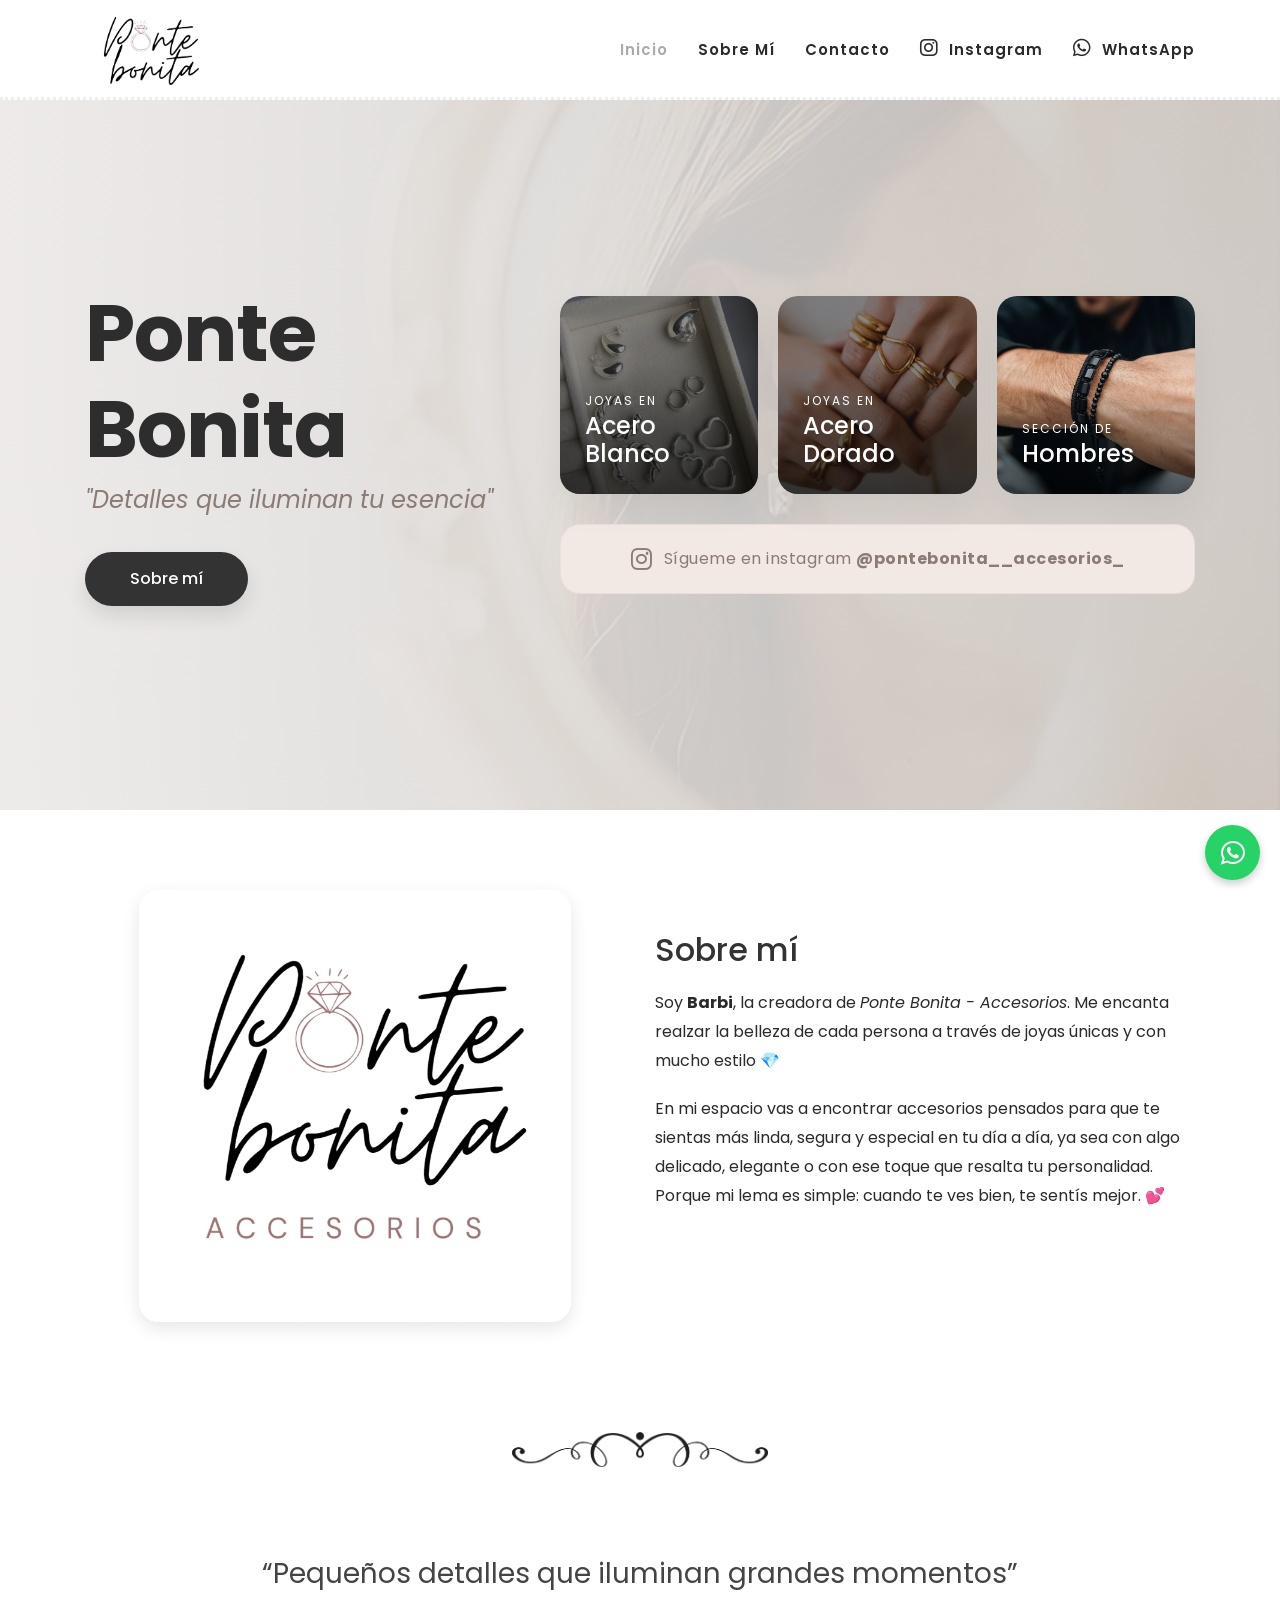
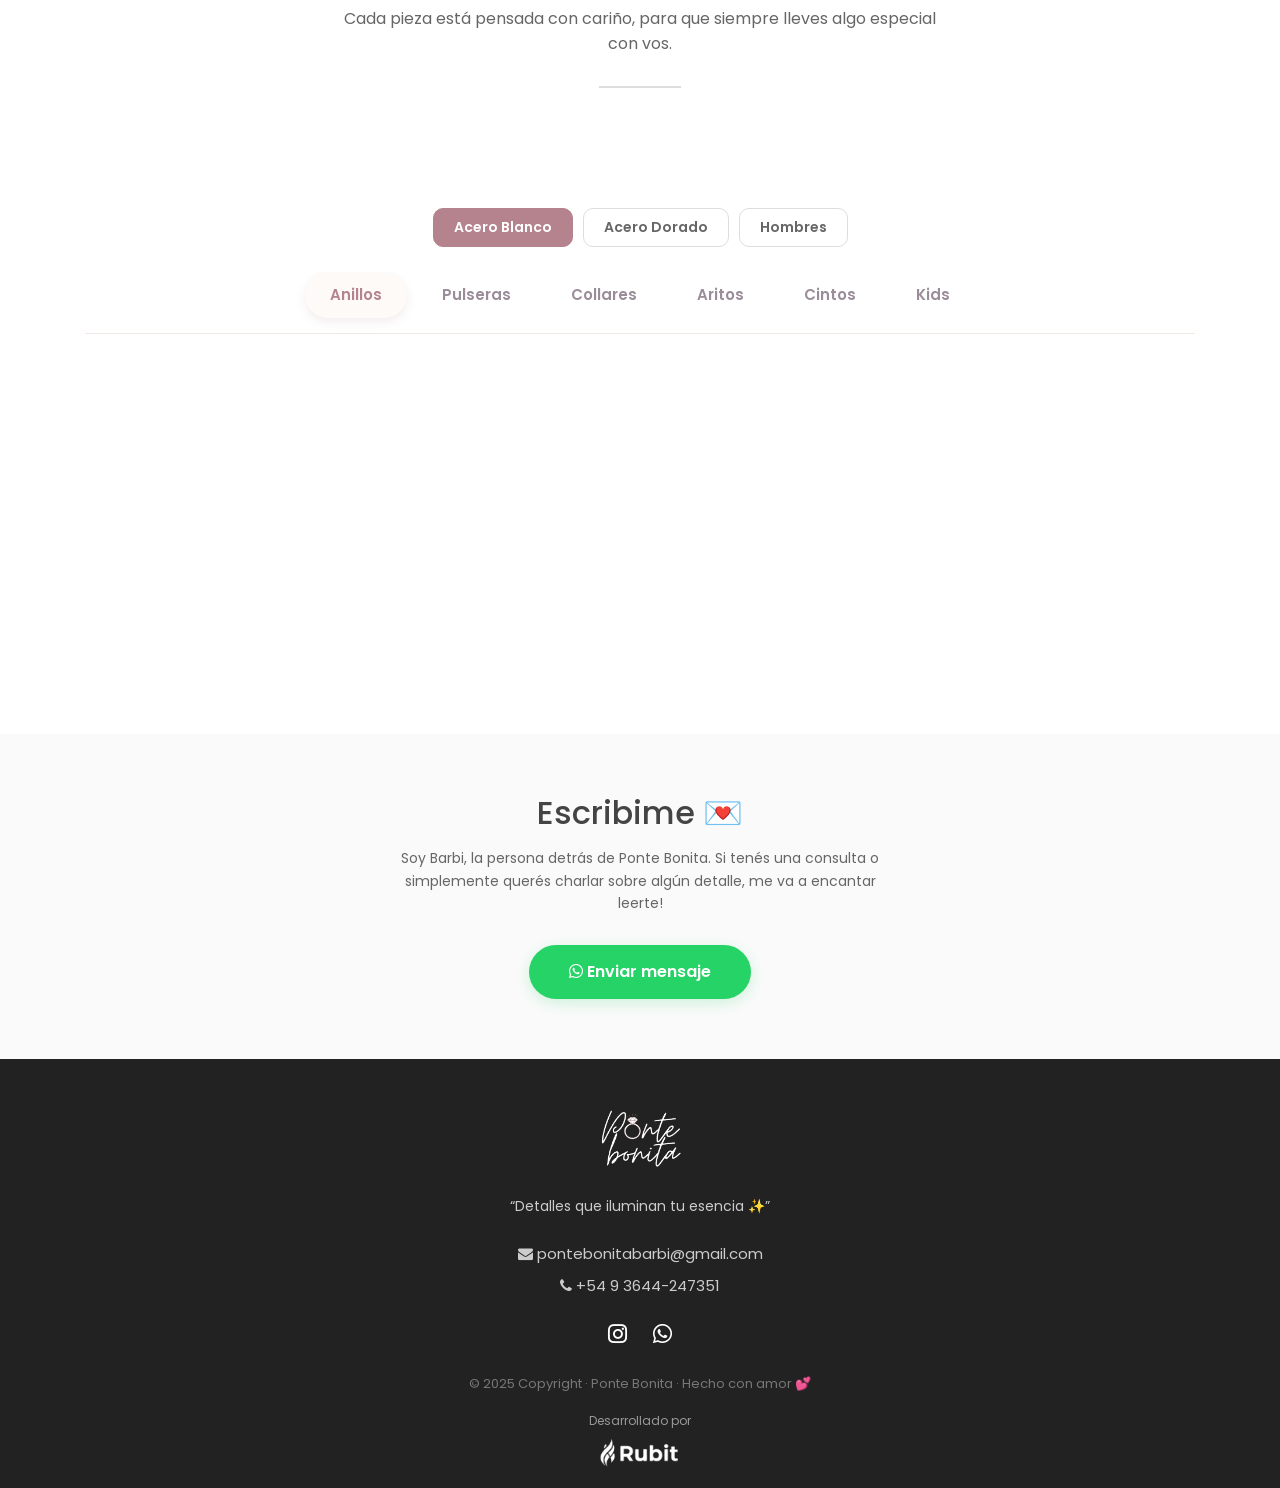
==== index.html @ 5980194e "Update index.html" ====
<!DOCTYPE html>
<html lang="es-ES" dir="ltr">
<head>

    <meta charset="utf-8">
    <meta name="viewport" content="width=device-width, initial-scale=1, shrink-to-fit=no">
    <meta name="description" content="">
    <meta name="author" content="">
    <link href="https://fonts.googleapis.com/css?family=Poppins:100,200,300,400,500,600,700,800,900&display=swap" rel="stylesheet">

    <title>Ponte Bonita - Accesorios</title>


    <!-- Additional CSS Files -->
    <link rel="stylesheet" type="text/css" href="assets/css/bootstrap.min.css">

    <link rel="stylesheet" href="https://cdnjs.cloudflare.com/ajax/libs/font-awesome/6.0.0-beta3/css/all.min.css" integrity="sha512-..." crossorigin="anonymous" referrerpolicy="no-referrer" />
    <link rel="stylesheet" type="text/css" href="https://cdnjs.cloudflare.com/ajax/libs/font-awesome/4.7.0/css/font-awesome.min.css">

    <link rel="stylesheet" href="assets/css/templatemo-hexashop.css">

    <link rel="stylesheet" href="assets/css/owl-carousel.css">

    <link rel="stylesheet" href="assets/css/lightbox.css">


    <link rel="icon" type="image/x-icon" href="assets/images/favicon.ico">

    <script src="https://identity.netlify.com/v1/netlify-identity-widget.js"></script>

    
<style>
  .image-divider {
    width: 100%;
    text-align: center;
    margin: 30px 0; /* O el valor que prefieras */
  }
  .image-divider img {
    max-width: 800px;
    width: 20%; /* Ancho para PC */
    height: auto;
  }

  /* Media query para pantallas más pequeñas (móviles) */
  @media (max-width: 768px) {
    .image-divider img {
      width: 100%; /* La imagen ocupará todo el ancho disponible */
      max-width: 300px; /* Puedes ajustar este valor si quieres que la imagen sea más pequeña en móviles */
    }
  }



    /* ... tus otros estilos ... */

  .wide-banner .right-first-image img {
    height: 383px; /* Puedes ajustar esta altura a tu gusto */
    object-fit: cover;
    width: 100%;
  }

      /* Estilos para la galería de imágenes en PC (dos columnas) */
    #contenedor-galeria {
        display: grid;
        grid-template-columns: repeat(2, 1fr);
        gap: 15px;
        justify-content: center;
    }

    .galeria-imagen {
        border-radius: 10px;
        object-fit: cover;
        box-shadow: 0 4px 12px rgba(0,0,0,0.1);
        width: 100%;
        height: 100%;
        transition: transform 0.2s ease;
    }

    /* Media Query para CELULARES (menos de 768px de ancho) */
    @media (max-width: 768px) {
        #contenedor-galeria {
            grid-template-columns: repeat(3, 1fr);
            gap: 10px;
        }
    }

  
/* Estilos Hero Rubit Studios */
.pb-hero-section {
    padding: 180px 0 100px 0;
    background-color: #fdfaf8; /* Un tono crema muy cálido */
    min-height: 90vh;
    display: flex;
    align-items: center;
}

.pb-hero-content {
    padding-right: 30px;
}

.pb-title {
    font-size: 5rem;
    font-weight: 700;
    color: #2d2d2d;
    margin-bottom: 10px;
    letter-spacing: -1px;
}

.pb-slogan {
    font-size: 1.5rem;
    color: #8a7b75;
    font-style: italic;
    margin-bottom: 40px;
}

.pb-btn-sobremi {
    display: inline-block;
    padding: 15px 45px;
    background-color: #333;
    color: #fff !important;
    border-radius: 50px;
    text-decoration: none;
    font-weight: 500;
    transition: all 0.3s ease;
    box-shadow: 0 10px 20px rgba(0,0,0,0.1);
}

.pb-btn-sobremi:hover {
    background-color: #555;
    transform: translateY(-3px);
}

/* Grilla de Colecciones */
.pb-collections-grid {
    display: flex;
    gap: 20px;
    margin-bottom: 30px;
}

.pb-collection-card {
    flex: 1;
    position: relative;
    aspect-ratio: 1 / 1; /* Esto hace que sean cuadrados perfectos */
    border-radius: 20px;
    overflow: hidden;
    cursor: pointer;
    box-shadow: 0 15px 35px rgba(0,0,0,0.05);
}

.pb-collection-card img {
    width: 100%;
    height: 100%;
    object-fit: cover;
    transition: transform 0.5s ease;
}

.pb-card-overlay {
    position: absolute;
    bottom: 0; left: 0; width: 100%;
    padding: 25px;
    background: linear-gradient(transparent, rgba(0,0,0,0.6));
    color: #fff;
}

.pb-card-overlay span {
    font-size: 12px;
    text-transform: uppercase;
    letter-spacing: 2px;
}

.pb-card-overlay h3 {
    font-size: 1.5rem;
    margin: 0;
}

.pb-collection-card:hover img {
    transform: scale(1.1);
}

/* Instagram Minimalista */
.pb-instagram-minimal {
    text-align: right;
}

.pb-instagram-minimal a {
    color: #8a7b75;
    text-decoration: none;
    font-size: 14px;
    font-weight: 500;
    transition: color 0.3s;
}

.pb-instagram-minimal a i {
    margin-right: 8px;
    font-size: 18px;
}

.pb-instagram-minimal a:hover {
    color: #333;
}

/* Responsive */
@media (max-width: 991px) {
    .pb-hero-section { padding-top: 120px; text-align: center; }
    .pb-hero-content { margin-bottom: 50px; padding-right: 0; }
    .pb-title { font-size: 3.5rem; }
    .pb-collections-grid { flex-direction: column; }
    .pb-instagram-minimal { text-align: center; }
}



/* Franja Horizontal de Instagram */
.pb-instagram-full-width {
    display: block;
    width: 100%;
    background-color: #f2e8e4; /* Un tono nude cálido que combina con el fondo */
    padding: 22px;
    border-radius: 20px; /* Misma curvatura que los cuadrados superiores */
    text-decoration: none !important;
    transition: all 0.3s ease;
    border: 1px solid rgba(168, 142, 134, 0.1);
    margin-top: 5px; /* Pequeño ajuste para separarse de los cuadrados */
}

.pb-ig-content {
    display: flex;
    align-items: center;
    justify-content: center;
    gap: 12px;
    color: #8a7b75; /* El mismo color que usaste en el slogan */
}

.pb-ig-content i {
    font-size: 24px;
}

.pb-ig-content span {
    font-size: 16px;
    letter-spacing: 0.5px;
}

.pb-instagram-full-width:hover {
    background-color: #ebe0dc;
    transform: translateY(-3px);
    box-shadow: 0 10px 20px rgba(0,0,0,0.05);
}

    /* Agregalo en tu bloque de <style> */
footer a:hover img {
    filter: grayscale(0%) brightness(100%) !important;
    transform: scale(1.1);
}

/* Ajuste para que se vea bien en móviles */
@media (max-width: 768px) {
    .pb-ig-content {
        flex-direction: column;
        gap: 5px;
        text-align: center;
    }
    .pb-ig-content span {
        font-size: 14px;
    }
}

.pb-header-img {
    width: 100%;
    height: 300px; /* Altura fija para que no sea gigante */
    object-fit: cover;
    border-radius: 20px;
    margin-bottom: 20px;
    box-shadow: 0 10px 30px rgba(0,0,0,0.08);
}

.pb-hero-section {
    padding: 180px 0 100px 0;
    background: linear-gradient(to right, rgba(253, 250, 248, 0.9), rgba(253, 250, 248, 0.7)), 
                url('assets/images/header.png');
    background-size: cover;
    background-position: center;
    min-height: 90vh;
    display: flex;
    align-items: center;
}


@keyframes slideUp {
    from { transform: translateY(50px); opacity: 0; }
    to { transform: translateY(0); opacity: 1; }
}


.pb-modal-header h3 {
    color: #d4a373; /* Un color dorado/rosado elegante */
    margin-bottom: 5px;
}

.pb-cat-item:hover {
    background: #d4a373;
    color: white;
    transform: scale(1.05);
}

.pb-catalogo-container { padding: 60px 0; background: #fff; }
.pb-tabs-wrapper { overflow: hidden; margin-bottom: 40px; border-bottom: 1px solid #f2e9e4; }
.pb-tabs-scroll { display: flex; overflow-x: auto; scroll-behavior: smooth; padding-bottom: 15px; gap: 10px; }
.pb-tabs-scroll::-webkit-scrollbar { display: none; }
.pb-tab-btn { white-space: nowrap; padding: 12px 25px; border: none; background: transparent; color: #9a8c98; font-weight: 600; cursor: pointer; border-radius: 50px; }
.pb-tab-btn.active { background: #fdfaf7; color: #b5838d; box-shadow: 0 4px 10px rgba(181, 131, 141, 0.15); }
.pb-productos-grid { display: grid; grid-template-columns: repeat(auto-fill, minmax(250px, 1fr)); gap: 30px; min-height: 300px; transition: opacity 0.3s; }

/* Contenedor principal */
.pb-catalogo-container { padding: 60px 0; background: #fff; }

/* Barra horizontal deslizable */
.pb-tabs-wrapper {
    overflow: hidden;
    margin-bottom: 40px;
    border-bottom: 1px solid #f2e9e4;
}

.pb-tabs-scroll {
    display: flex;
    overflow-x: auto;
    scroll-behavior: smooth;
    padding-bottom: 15px;
    gap: 10px;
}

/* Ocultar barra de scroll para estética */
.pb-tabs-scroll::-webkit-scrollbar { display: none; }

.pb-tab-btn {
    white-space: nowrap;
    padding: 12px 25px;
    border: none;
    background: transparent;
    color: #9a8c98;
    font-weight: 600;
    font-size: 15px;
    cursor: pointer;
    transition: 0.3s;
    border-radius: 50px;
}

.pb-tab-btn.active {
    background: #fdfaf7;
    color: #b5838d;
    box-shadow: 0 4px 10px rgba(181, 131, 141, 0.15);
}

/* Grilla de productos */
.pb-productos-grid {
    display: grid;
    grid-template-columns: repeat(auto-fill, minmax(250px, 1fr));
    gap: 30px;
}

/* Tarjeta de Joya Individual */
.pb-card-joya {
    background: #fff;
    border-radius: 20px;
    overflow: hidden;
    transition: 0.4s;
    border: 1px solid #f8f1f1;
}

.pb-card-joya:hover {
    transform: translateY(-10px);
    box-shadow: 0 15px 30px rgba(0,0,0,0.05);
}

.pb-card-img {
    height: 280px;
    background: #fdfaf7;
    display: flex;
    align-items: center;
    justify-content: center;
}

.pb-card-img img {
    max-width: 90%;
    max-height: 90%;
    object-fit: contain;
}

.pb-card-info { padding: 20px; text-align: center; }

.pb-tag {
    font-size: 10px;
    text-transform: uppercase;
    color: #b5838d;
    letter-spacing: 1px;
    font-weight: 700;
}

.pb-card-info h4 { margin: 10px 0 5px; font-size: 18px; color: #4a4e69; }

.pb-precio { font-size: 20px; font-weight: 700; color: #222; margin-bottom: 15px; }

.pb-btn-comprar {
    display: inline-block;
    padding: 10px 25px;
    background: #b5838d;
    color: #fff;
    text-decoration: none;
    border-radius: 50px;
    font-size: 14px;
    transition: 0.3s;
}

#pb-grid-productos {
    transition: all 0.4s ease-in-out;
}

.pb-material-btn {
    padding: 8px 20px;
    border: 1px solid #ddd;
    background: #fff;
    border-radius: 10px;
    font-size: 14px;
    font-weight: 600;
    color: #666;
    cursor: pointer;
    transition: 0.3s;
}
.pb-material-btn.active {
    background: #b5838d;
    color: white;
    border-color: #b5838d;
}

/* Modificá este bloque en tu <style> */
.pb-tabs-scroll {
    display: flex;
    overflow-x: auto;
    scroll-behavior: smooth;
    padding-bottom: 15px;
    gap: 10px;
    /* ESTO ES LO QUE CENTRA */
    justify-content: center; 
}

/* Ajuste para celulares: si son muchos botones y no entran, 
   que empiecen desde la izquierda para que se entienda que hay scroll */
@media (max-width: 768px) {
    .pb-tabs-scroll {
        justify-content: flex-start;
        padding-left: 15px; /* Espacio para que no pegue al borde */
    }
}

.contact-area {
    margin-bottom: 0 !important;
    padding-bottom: 60px !important;
}

footer {
    margin-top: 0 !important;
}

/* Esto elimina espacios extraños que meten algunos navegadores */
section {
    display: block;
    overflow: hidden;
}
    
</style>

    </head>
    
    <body>
    
    <!-- ***** Preloader Start ***** -->
    <div id="preloader">
        <div class="jumper">
            <div></div>
            <div></div>
            <div></div>
        </div>
    </div>  
    <!-- ***** Preloader End ***** -->
    
    
<header class="header-area header-sticky">
    <div class="container">
        <div class="row">
            <div class="col-12">
                <nav class="main-nav">
<a href="index.html" class="logo">
    <img src="assets/images/logohd.png" alt="Ponte Bonita Logo">
</a>
<ul class="nav">
    <li><a href="#top" class="active">Inicio</a></li>
    <li><a href="#bio">Sobre mí</a></li>
    <li><a href="#contact">Contacto</a></li>
    <li>
        <a href="https://www.instagram.com/pontebonita__accesorios_/" target="_blank">
            <i class="fab fa-instagram"></i> 
            <span class="text-mobile-only">Instagram</span>
        </a>
    </li>
    <li>
        <a href="https://wa.me/5493644247351" target="_blank">
            <i class="fab fa-whatsapp"></i> 
            <span class="text-mobile-only">WhatsApp</span>
        </a>
    </li>
</ul>        
                    <a class='menu-trigger'>
                        <span>Menu</span>
                    </a>
                    </nav>
            </div>
        </div>
    </div>
</header>

<section class="pb-hero-section" id="top">
    <div class="container">
<div class="row align-items-center">
    <div class="col-lg-5">
        <div class="pb-hero-content">
            <h1 class="pb-title">Ponte Bonita</h1>
            <p class="pb-slogan">"Detalles que iluminan tu esencia"</p>
            <a href="#bio" class="pb-btn-sobremi scroll-to-section">Sobre mí</a>
        </div>
    </div>

            <div class="col-lg-7">
<div class="pb-collections-grid">
    <div class="pb-collection-card" onclick="abrirGaleria('blanco')">
        <img src="assets/images/acero blanco.png" alt="Acero Blanco">
        <div class="pb-card-overlay">
            <span>Joyas en</span>
            <h3>Acero Blanco</h3>
        </div>
    </div>
    <div class="pb-collection-card" onclick="abrirGaleria('dorado')">
        <img src="assets/images/acero dorado.png" alt="Acero Dorado">
        <div class="pb-card-overlay">
            <span>Joyas en</span>
            <h3>Acero Dorado</h3>
        </div>
    </div>
    <div class="pb-collection-card" onclick="abrirGaleria('hombres')">
        <img src="assets/images/seccionhombres.jpeg" alt="Hombres"> <div class="pb-card-overlay">
            <span>Sección de</span>
            <h3>Hombres</h3>
        </div>
    </div>
</div>
                
<a href="https://www.instagram.com/pontebonita__accesorios_/" target="_blank" class="pb-instagram-full-width">
    <div class="pb-ig-content">
        <i class="fab fa-instagram"></i>
        <span>Sígueme en instagram <strong>@pontebonita__accesorios_</strong></span>
    </div>
</a>

        </div>
    </div>
</section>


<!-- ***** Bio Area Start ***** -->
<section class="section" id="bio" style="background:#ffffff; padding:80px 0;">
  <div class="container">
    <div class="row align-items-center">
      
      <!-- Imagen Bio -->
      <div class="col-lg-6 mb-4 mb-lg-0 text-center">
        <img src="assets/images/pontebonitaccesorys.jpg" alt="Ponte Bonita - Bio" 
          style="max-width:80%; border-radius:20px; box-shadow:0 6px 18px rgba(0,0,0,0.1);">
      </div>
      
      <!-- Texto Bio -->
      <div class="col-lg-6">
        <div class="bio-content" style="color:#555;">
          <h2 style="font-family:'Poppins', sans-serif; font-weight:500; color:#333; margin-bottom:20px;">
            Sobre mí
          </h2>
          <p style="line-height:1.8; font-size:16px; margin-bottom:20px;">
            Soy <strong>Barbi</strong>, la creadora de <em>Ponte Bonita - Accesorios</em>.  
            Me encanta realzar la belleza de cada persona a través de joyas únicas y con mucho estilo 💎
          </p>
          <p style="line-height:1.8; font-size:16px; margin-bottom:25px;">
En mi espacio vas a encontrar accesorios pensados para que te sientas más linda, segura y especial en tu día a día, ya sea con algo delicado, elegante o con ese toque que resalta tu personalidad.
Porque mi lema es simple: cuando te ves bien, te sentís mejor. 💕
          </p>
          <div class="main-border-button">
            <a href="#contact">Hablemos</a>
          </div>
        </div>
      </div>

    </div>
  </div>
</section>
<!-- ***** Bio Area End ***** -->

<!-- Línea separadora punteada -->
<div class="image-divider">
  <img src="assets/images/imgdiv.png" alt="Separador floral de Ponte Bonita">
</div>

<!-- ***** Mensaje Especial Start ***** -->
<section class="section" id="mensaje" style="background:#fff; padding:60px 0;">
  <div class="container text-center">
    <h3 style="font-family:'Poppins', serif; font-weight:400; color:#444; margin-bottom:15px;">
      “Pequeños detalles que iluminan grandes momentos”
    </h3>
    <p style="font-size:16px; color:#666; max-width:600px; margin:0 auto;">
      Cada pieza está pensada con cariño, para que siempre lleves algo especial con vos.
    </p>
    <hr style="width:80px; border:1px solid #ddd; margin:30px auto 0 auto;">
  </div>
</section>
<!-- ***** Mensaje Especial End ***** -->


<section id="pb-catalogo" class="pb-catalogo-container">
    <div class="container">
        <div style="display: flex; justify-content: center; gap: 10px; margin-bottom: 25px; flex-wrap: wrap;">
            <button class="pb-material-btn active" id="btn-blanco" onclick="cambiarMaterial('Acero Blanco')">Acero Blanco</button>
            <button class="pb-material-btn" id="btn-dorado" onclick="cambiarMaterial('Acero Dorado')">Acero Dorado</button>
            <button class="pb-material-btn" id="btn-hombres" onclick="cambiarMaterial('Hombres')">Hombres</button>
        </div>

        <div class="pb-tabs-wrapper">
            <div class="pb-tabs-scroll">
                <button class="pb-tab-btn active" onclick="filtrarCategoria('Anillos', this)">Anillos</button>
                <button class="pb-tab-btn" onclick="filtrarCategoria('Pulseras', this)">Pulseras</button>
                <button class="pb-tab-btn" onclick="filtrarCategoria('Collares', this)">Collares</button>
                <button class="pb-tab-btn" onclick="filtrarCategoria('Aritos', this)">Aritos</button>
                <button class="pb-tab-btn" onclick="filtrarCategoria('Cintos', this)">Cintos</button>
                <button class="pb-tab-btn" onclick="filtrarCategoria('Kids', this)">Kids</button>
            </div>
        </div>

        <div id="pb-grid-productos" class="pb-productos-grid"></div>
    </div>
</section>

<section class="contact-area" id="contact" style="background:#fafafa; padding:60px 0; margin-bottom: 0;">
  <div class="container text-center">
    <h2 style="font-weight:500; color:#444; margin-bottom:15px;">Escribime 💌</h2>
    <p style="color:#666; max-width:500px; margin:0 auto 30px auto; line-height:1.6;">
      Soy Barbi, la persona detrás de Ponte Bonita.  
      Si tenés una consulta o simplemente querés charlar sobre algún detalle,  
      me va a encantar leerte!
    </p>

    <div style="margin-top: 20px;">
        <a href="https://wa.me/5493644247351" target="_blank" 
           style="display:inline-block; background:#25d366; color:#fff; padding:15px 40px; border-radius:50px; font-weight:600; text-decoration:none; transition:0.3s; box-shadow: 0 4px 15px rgba(37, 211, 102, 0.2);">
           <i class="fab fa-whatsapp"></i> Enviar mensaje
        </a>
    </div>
  </div>
</section>

    
<footer style="background:#222; color:#fff; padding:50px 0 20px 0; font-size:15px; margin-top: 0 !important;">
  <div class="container text-center">

    <div class="mb-4">
      <img src="assets/images/white-logohd.png" alt="Ponte Bonita" class="footer-logo"> 
      <p style="color:#ccc; font-size:14px; max-width:400px; margin:10px auto 0 auto;">
        “Detalles que iluminan tu esencia ✨”
      </p>
    </div>

    <ul style="list-style:none; padding:0; margin:0 0 20px 0; color:#ccc;">
      <li><i class="fa fa-envelope"></i> pontebonitabarbi@gmail.com</li>
      <li><i class="fa fa-phone"></i> +54 9 3644-247351</li>
    </ul>

    <div class="social-icons mb-3">
      <a href="https://www.instagram.com/pontebonita__accesorios_/" target="_blank" style="color:#fff; font-size:22px; margin:0 10px;">
        <i class="fab fa-instagram"></i>
      </a>
      <a href="https://wa.me/5493644247351" target="_blank" style="color:#fff; font-size:22px; margin:0 10px;">
        <i class="fab fa-whatsapp"></i>
      </a>
    </div>

    <p style="color:#777; font-size:13px; margin-top:20px;">
      © 2025 Copyright · Ponte Bonita · Hecho con amor 💕
    </p>

    <div style="margin-top:15px; display: flex; flex-direction: column; align-items: center; gap: 8px;">
      <span style="color:#999; font-size:12px;">Desarrollado por</span>
      <a href="https://www.instagram.com/rubit.studios/" target="_blank" style="transition: 0.3s;">
        <img src="assets/images/logo footer.png" alt="Rubit Studios" style="height: 30px; width: auto; filter: grayscale(100%) brightness(200%);">
      </a>
    </div>

  </div>
</footer>


    

    <!-- jQuery -->
    <script src="assets/js/jquery-2.1.0.min.js"></script>

    <!-- Bootstrap -->
    <script src="assets/js/popper.js"></script>
    <script src="assets/js/bootstrap.min.js"></script>

    <!-- Plugins -->
    <script src="assets/js/owl-carousel.js"></script>
    <script src="assets/js/accordions.js"></script>
    <script src="assets/js/datepicker.js"></script>
    <script src="assets/js/scrollreveal.min.js"></script>
    <script src="assets/js/waypoints.min.js"></script>
    <script src="assets/js/jquery.counterup.min.js"></script>
    <script src="assets/js/imgfix.min.js"></script> 
    <script src="assets/js/slick.js"></script> 
    <script src="assets/js/lightbox.js"></script> 
    <script src="assets/js/isotope.js"></script> 
    
    <!-- Global Init -->
    <script src="assets/js/custom.js"></script>


<!-- ***** Botón flotante de WhatsApp ***** -->
<a href="https://wa.me/5493644247351" class="whatsapp-float" target="_blank">
  <i class="fa fa-whatsapp"></i>
</a>

<style>
.whatsapp-float {
  position: fixed;
  width: 55px;
  height: 55px;
  bottom: 20px;
  right: 20px;
  background-color: #25d366; /* Verde WhatsApp */
  color: #fff !important;   /* fuerza el color blanco */
  border-radius: 50%;
  text-align: center;
  font-size: 28px;
  box-shadow: 0 4px 8px rgba(0,0,0,0.2);
  z-index: 1000;
  display: flex;
  align-items: center;
  justify-content: center;
  transition: transform 0.2s ease-in-out;
  text-decoration: none; /* quita subrayado por defecto */
}

.whatsapp-float i {
  color: #fff !important; /* asegura ícono blanco */
}

.whatsapp-float:hover {
  transform: scale(1.1);  /* solo efecto zoom */
  background-color: #25d366; /* mismo verde */
}

</style>




<script>
const USER_GITHUB = "miqueasvb"; 
const REPO_GITHUB = "ponte-bonita-web";
let tipoActual = 'Acero Blanco'; 
let categoriaActual = 'Anillos'; 

// Función para los cuadros de arriba (Hero)
function abrirGaleria(tipo) {
    // Definimos el material según el clic
    if(tipo === 'blanco') tipoActual = 'Acero Blanco';
    else if(tipo === 'dorado') tipoActual = 'Acero Dorado';
    else if(tipo === 'hombres') tipoActual = 'Hombres';
    
    // Sincronizar botones visuales del catálogo
    actualizarBotonesMaterial();

    // Scroll suave hasta el catálogo
    const seccionCatalogo = document.getElementById('pb-catalogo');
    window.scrollTo({ top: seccionCatalogo.offsetTop - 100, behavior: 'smooth' });

    // Forzamos que muestre 'Anillos' al entrar desde arriba
    const primerTab = document.querySelector('.pb-tab-btn');
    filtrarCategoria('Anillos', primerTab);
}

// Cambiar material desde los botones del catálogo
function cambiarMaterial(nuevoMaterial) {
    tipoActual = nuevoMaterial;
    actualizarBotonesMaterial();
    
    // Recargar la categoría actual con el nuevo material
    const tabActivo = document.querySelector('.pb-tab-btn.active');
    filtrarCategoria(categoriaActual, tabActivo);
}

function actualizarBotonesMaterial() {
    document.querySelectorAll('.pb-material-btn').forEach(btn => btn.classList.remove('active'));
    
    if(tipoActual === 'Acero Blanco') document.getElementById('btn-blanco').classList.add('active');
    else if(tipoActual === 'Acero Dorado') document.getElementById('btn-dorado').classList.add('active');
    else if(tipoActual === 'Hombres') document.getElementById('btn-hombres').classList.add('active');
}

async function filtrarCategoria(categoria, elemento) {
    categoriaActual = categoria; 
    
    const botones = document.querySelectorAll('.pb-tab-btn');
    botones.forEach(btn => btn.classList.remove('active'));
    if(elemento) elemento.classList.add('active');

    const contenedor = document.getElementById("pb-grid-productos");
    contenedor.style.opacity = "0.3";
    contenedor.innerHTML = '<div style="grid-column: 1/-1; text-align:center; padding:50px;"><i class="fa fa-spinner fa-spin"></i> Cargando...</div>';

    try {
        const response = await fetch(`https://api.github.com/repos/${USER_GITHUB}/${REPO_GITHUB}/contents/content/productos`);
        const files = await response.json();

        let html = "";
        let count = 0;

        for (const file of files) {
            if (file.name.endsWith('.md')) {
                const res = await fetch(file.download_url);
                const text = await res.text();
                
                const title = text.match(/title:\s*"(.*)"|title:\s*(.*)/)?.[1] || text.match(/title:\s*(.*)/)?.[1];
                const price = text.match(/price:\s*(.*)/)?.[1];
                const image = text.match(/image:\s*(.*)/)?.[1];
                const section = text.match(/section:\s*(.*)/)?.[1];
                const category = text.match(/category:\s*(.*)/)?.[1];

                // Filtramos por Material (tipoActual) y Categoría
                if (section?.trim() === tipoActual && category?.trim() === categoria) {
                    count++;
                    html += `
                        <div class="pb-card-joya">
                            <div class="pb-card-img"><img src="${image}" alt="${title}"></div>
                            <div class="pb-card-info">
                                <span class="pb-tag">${tipoActual}</span>
                                <h4>${title}</h4>
                                <p class="pb-precio">$${price}</p>
                                <a href="https://wa.me/5493644247351?text=Hola Barbi! Me interesa: ${title} (${tipoActual})" class="pb-btn-comprar" target="_blank">Consultar</a>
                            </div>
                        </div>`;
                }
            }
        }
        contenedor.innerHTML = count === 0 ? `<p style="grid-column: 1/-1; text-align:center; padding:50px;">No hay productos en esta sección todavía.</p>` : html;
    } catch (e) {
        contenedor.innerHTML = `<p style="grid-column: 1/-1; text-align:center; padding:50px;">Error de conexión.</p>`;
    }
    contenedor.style.opacity = "1";
}
</script>



  </body>
</html>
---- assets/css/templatemo-hexashop.css ----
*/
@import url("https://fonts.googleapis.com/css?family=Poppins:100,200,300,400,500,600,700,800,900");



<style>
  /* ... tus otros estilos ... */

  .wide-banner .right-first-image img {
    height: 250px; /* Puedes ajustar esta altura a tu gusto */
    object-fit: cover;
    width: 100%;
  }

</style>


<style>
  /* ... tus otros estilos ... */
  
  /* Oculta el texto por defecto (en PC) */
  .text-mobile-only {
    display: none;
  }

  /* Muestra el texto solo en pantallas pequeñas (celulares) */
  @media (max-width: 768px) {
    .text-mobile-only {
      display: inline;
    }
  }

  /* Opcional: Estilo para los iconos de redes sociales en el navbar */
  .main-nav .nav li a i {
    font-size: 20px;
    margin-right: 5px; /* Pequeño espacio entre el icono y el texto */
  }

  /* Opcional: Ajusta el padding para que no se separen los iconos del texto en movil */
  @media (max-width: 768px) {
    .main-nav .nav li a {
      padding: 10px 15px;
    }
  }
</style>


html, body, div, span, applet, object, iframe, h1, h2, h3, h4, h5, h6, p, blockquote, div
pre, a, abbr, acronym, address, big, cite, code, del, dfn, em, font, img, ins, kbd, q,
s, samp, small, strike, strong, sub, sup, tt, var, b, u, i, center, dl, dt, dd, ol, ul, li,
figure, header, nav, section, article, aside, footer, figcaption {
  margin: 0;
  padding: 0;
  border: 0;
  outline: 0;
}

.clearfix:after {
  content: ".";
  display: block;
  clear: both;
  visibility: hidden;
  line-height: 0;
  height: 0;
}

.clearfix {
  display: inline-block;
}

html[xmlns] .clearfix {
  display: block;
}

* html .clearfix {
  height: 1%;
}

ul, li {
  padding: 0;
  margin: 0;
  list-style: none;
}

header, nav, section, article, aside, footer, hgroup {
  display: block;
}

* {
  box-sizing: border-box;
}

html, body {
  font-family: 'Poppins', sans-serif;
  font-weight: 400;
  background-color: #fff;
  font-size: 16px;
  -ms-text-size-adjust: 100%;
  -webkit-font-smoothing: antialiased;
  -moz-osx-font-smoothing: grayscale;
}

a {
  text-decoration: none !important;
}

h1, h2, h3, h4, h5, h6 {
  margin-top: 0px;
  margin-bottom: 0px;
}

ul {
  margin-bottom: 0px;
}

p {
  font-size: 14px;
  line-height: 25px;
  color: #2a2a2a;
}

/* 
---------------------------------------------
global styles
--------------------------------------------- 
*/
html,
body {
  background: #fff;
  font-family: 'Poppins', sans-serif;
}

::selection {
  background: #2a2a2a;
  color: #fff;
}

::-moz-selection {
  background: #2a2a2a;
  color: #fff;
}

@media (max-width: 991px) {
  html, body {
    overflow-x: hidden;
  }
  .mobile-top-fix {
    margin-top: 30px;
    margin-bottom: 0px;
  }
  .mobile-bottom-fix {
    margin-bottom: 30px;
  }
  .mobile-bottom-fix-big {
    margin-bottom: 60px;
  }
}

.main-border-button a {
  font-size: 13px;
  color: #fff;
  border: 1px solid #fff;
  padding: 12px 25px;
  display: inline-block;
  font-weight: 500;
  transition: all .3s;
}

.main-border-button a:hover {
  background-color: #fff;
  color: #2a2a2a;
}

.main-white-button a {
  font-size: 13px;
  color: #2a2a2a;
  background-color: #fff;
  padding: 12px 25px;
  display: inline-block;
  border-radius: 3px;
  font-weight: 600;
  transition: all .3s;
}

.main-white-button a:hover {
  opacity: 0.9;
}

.main-text-button a {
  font-size: 13px;
  color: #fff;
  font-weight: 600;
  transition: all .3s;
}

.main-text-button a:hover {
  opacity: 0.9;
}

.section-heading h2 {
  font-size: 34px;
  font-weight: 700;
  color: #2a2a2a;
}

.section-heading span {
  font-size: 14px;
  color: #a1a1a1;
  font-style: italic;
  font-weight: 400;
}



/* 
---------------------------------------------
header
--------------------------------------------- 
*/

.background-header {
  border-bottom: none !important;
  background-color: #fff;
  height: 80px!important;
  position: fixed!important;
  top: 0px;
  left: 0px;
  right: 0px;
  box-shadow: 0px 0px 10px rgba(0,0,0,0.15)!important;
}

.background-header .logo,
.background-header .main-nav .nav li a {
  color: #1e1e1e!important;
}

.background-header .main-nav .nav li:hover a {
  color: #2a2a2a!important;
}

.background-header .nav li a.active {
  color: #2a2a2a!important;
}

.header-area {
  border-bottom: 3px dotted #eee;
  box-shadow: none;
  background-color: #fff;
  position: absolute;
  top: 0px;
  left: 0px;
  right: 0px;
  z-index: 100;
  height: 100px;
  -webkit-transition: all .5s ease 0s;
  -moz-transition: all .5s ease 0s;
  -o-transition: all .5s ease 0s;
  transition: all .5s ease 0s;
}

.header-area .main-nav {
  min-height: 80px;
  background: transparent;
}

.header-area .main-nav .logo {
  line-height: 100px;
  color: #fff;
  font-size: 28px;
  font-weight: 700;
  text-transform: uppercase;
  letter-spacing: 2px;
  float: left;
  -webkit-transition: all 0.3s ease 0s;
  -moz-transition: all 0.3s ease 0s;
  -o-transition: all 0.3s ease 0s;
  transition: all 0.3s ease 0s;
}

.background-header .main-nav .logo {
  line-height: 75px;
}

.background-header .nav {
  margin-top: 20px !important;
}

.header-area .main-nav .nav {
  float: right;
  margin-top: 30px;
  margin-right: 0px;
  background-color: transparent;
  -webkit-transition: all 0.3s ease 0s;
  -moz-transition: all 0.3s ease 0s;
  -o-transition: all 0.3s ease 0s;
  transition: all 0.3s ease 0s;
  position: relative;
  z-index: 999;
}

.header-area .main-nav .nav li {
  padding-left: 15px;
  padding-right: 15px;
}

.header-area .main-nav .nav li:last-child {
  padding-right: 0px;
}

.header-area .main-nav .nav li a {
  display: block;
  font-weight: 600;
  font-size: 15px;
  color: #2a2a2a;
  text-transform: capitalize;
  -webkit-transition: all 0.3s ease 0s;
  -moz-transition: all 0.3s ease 0s;
  -o-transition: all 0.3s ease 0s;
  transition: all 0.3s ease 0s;
  height: 40px;
  line-height: 40px;
  border: transparent;
  letter-spacing: 1px;
}

.header-area .main-nav .nav li a {
  color: #2a2a2a;
}

.header-area .main-nav .nav li:hover a,
.header-area .main-nav .nav li a.active {
  color: #aaa!important;
}

.background-header .main-nav .nav li:hover a,
.background-header .main-nav .nav li a.active {
  color: #aaa!important;
  opacity: 1;
}

.header-area .main-nav .nav li.submenu {
  position: relative;
  padding-right: 30px;
}

.header-area .main-nav .nav li.submenu:after {
  font-family: FontAwesome;
  content: "\f107";
  font-size: 12px;
  color: #2a2a2a;
  position: absolute;
  right: 18px;
  top: 12px;
}

.background-header .main-nav .nav li.submenu:after {
  color: #2a2a2a;
}

.header-area .main-nav .nav li.submenu ul {
  position: absolute;
  width: 200px;
  box-shadow: 0 2px 28px 0 rgba(0, 0, 0, 0.06);
  overflow: hidden;
  top: 50px;
  opacity: 0;
  transform: translateY(+2em);
  visibility: hidden;
  z-index: -1;
  transition: all 0.3s ease-in-out 0s, visibility 0s linear 0.3s, z-index 0s linear 0.01s;
}

.header-area .main-nav .nav li.submenu ul li {
  margin-left: 0px;
  padding-left: 0px;
  padding-right: 0px;
}

.header-area .main-nav .nav li.submenu ul li a {
  opacity: 1;
  display: block;
  background: #f7f7f7;
  color: #2a2a2a!important;
  padding-left: 20px;
  height: 40px;
  line-height: 40px;
  -webkit-transition: all 0.3s ease 0s;
  -moz-transition: all 0.3s ease 0s;
  -o-transition: all 0.3s ease 0s;
  transition: all 0.3s ease 0s;
  position: relative;
  font-size: 13px;
  font-weight: 400;
  border-bottom: 1px solid #eee;
}

.header-area .main-nav .nav li.submenu ul li a:hover {
  background: #fff;
  color: #aaa!important;
  padding-left: 25px;
}

.header-area .main-nav .nav li.submenu ul li a:hover:before {
  width: 3px;
}

.header-area .main-nav .nav li.submenu:hover ul {
  visibility: visible;
  opacity: 1;
  z-index: 1;
  transform: translateY(0%);
  transition-delay: 0s, 0s, 0.3s;
}

.header-area .main-nav .menu-trigger {
  cursor: pointer;
  display: block;
  position: absolute;
  top: 33px;
  width: 32px;
  height: 40px;
  text-indent: -9999em;
  z-index: 99;
  right: 40px;
  display: none;
}

.background-header .main-nav .menu-trigger {
  top: 23px;
}

.header-area .main-nav .menu-trigger span,
.header-area .main-nav .menu-trigger span:before,
.header-area .main-nav .menu-trigger span:after {
  -moz-transition: all 0.4s;
  -o-transition: all 0.4s;
  -webkit-transition: all 0.4s;
  transition: all 0.4s;
  background-color: #1e1e1e;
  display: block;
  position: absolute;
  width: 30px;
  height: 2px;
  left: 0;
}

.background-header .main-nav .menu-trigger span,
.background-header .main-nav .menu-trigger span:before,
.background-header .main-nav .menu-trigger span:after {
  background-color: #1e1e1e;
}

.header-area .main-nav .menu-trigger span:before,
.header-area .main-nav .menu-trigger span:after {
  -moz-transition: all 0.4s;
  -o-transition: all 0.4s;
  -webkit-transition: all 0.4s;
  transition: all 0.4s;
  background-color: #1e1e1e;
  display: block;
  position: absolute;
  width: 30px;
  height: 2px;
  left: 0;
  width: 75%;
}

.background-header .main-nav .menu-trigger span:before,
.background-header .main-nav .menu-trigger span:after {
  background-color: #1e1e1e;
}

.header-area .main-nav .menu-trigger span:before,
.header-area .main-nav .menu-trigger span:after {
  content: "";
}

.header-area .main-nav .menu-trigger span {
  top: 16px;
}

.header-area .main-nav .menu-trigger span:before {
  -moz-transform-origin: 33% 100%;
  -ms-transform-origin: 33% 100%;
  -webkit-transform-origin: 33% 100%;
  transform-origin: 33% 100%;
  top: -10px;
  z-index: 10;
}

.header-area .main-nav .menu-trigger span:after {
  -moz-transform-origin: 33% 0;
  -ms-transform-origin: 33% 0;
  -webkit-transform-origin: 33% 0;
  transform-origin: 33% 0;
  top: 10px;
}

.header-area .main-nav .menu-trigger.active span,
.header-area .main-nav .menu-trigger.active span:before,
.header-area .main-nav .menu-trigger.active span:after {
  background-color: transparent;
  width: 100%;
}

.header-area .main-nav .menu-trigger.active span:before {
  -moz-transform: translateY(6px) translateX(1px) rotate(45deg);
  -ms-transform: translateY(6px) translateX(1px) rotate(45deg);
  -webkit-transform: translateY(6px) translateX(1px) rotate(45deg);
  transform: translateY(6px) translateX(1px) rotate(45deg);
  background-color: #1e1e1e;
}

.background-header .main-nav .menu-trigger.active span:before {
  background-color: #1e1e1e;
}

.header-area .main-nav .menu-trigger.active span:after {
  -moz-transform: translateY(-6px) translateX(1px) rotate(-45deg);
  -ms-transform: translateY(-6px) translateX(1px) rotate(-45deg);
  -webkit-transform: translateY(-6px) translateX(1px) rotate(-45deg);
  transform: translateY(-6px) translateX(1px) rotate(-45deg);
  background-color: #1e1e1e;
}

.background-header .main-nav .menu-trigger.active span:after {
  background-color: #1e1e1e;
}

.header-area.header-sticky {
  min-height: 80px;
}

.header-area .nav {
  margin-top: 30px;
}

.header-area.header-sticky .nav li a.active {
  color: #aaa;
}

@media (max-width: 1200px) {
  .header-area .main-nav .nav li {
    padding-left: 12px;
    padding-right: 12px;
  }
  .header-area .main-nav:before {
    display: none;
  }
}

@media (max-width: 767px) {
  .header-area .main-nav .logo {
    color: #1e1e1e;
  }
  .header-area.header-sticky .nav li a:hover,
  .header-area.header-sticky .nav li a.active {
    color: #aaa!important;
    opacity: 1;
  }
  .header-area.header-sticky .nav li.search-icon a {
    width: 100%;
  }
  .header-area {
    background-color: #f7f7f7;
    padding: 0px 15px;
    height: 100px;
    box-shadow: none;
    text-align: center;
  }
  .header-area .container {
    padding: 0px;
  }
  .header-area .logo {
    margin-left: 30px;
  }
  .header-area .menu-trigger {
    display: block !important;
  }
  .header-area .main-nav {
    overflow: hidden;
  }
  .header-area .main-nav .nav {
    float: none;
    width: 100%;
    display: none;
    -webkit-transition: all 0s ease 0s;
    -moz-transition: all 0s ease 0s;
    -o-transition: all 0s ease 0s;
    transition: all 0s ease 0s;
    margin-left: 0px;
  }
  .header-area .main-nav .nav li:first-child {
    border-top: 1px solid #eee;
  }
  .header-area.header-sticky .nav {
    margin-top: 100px !important;
  }
  .header-area .main-nav .nav li {
    width: 100%;
    background: #fff;
    border-bottom: 1px solid #eee;
    padding-left: 0px !important;
    padding-right: 0px !important;
  }
  .header-area .main-nav .nav li a {
    height: 50px !important;
    line-height: 50px !important;
    padding: 0px !important;
    border: none !important;
    background: #f7f7f7 !important;
    color: #191a20 !important;
  }
  .header-area .main-nav .nav li a:hover {
    background: #eee !important;
    color: #aaa!important;
  }
  .header-area .main-nav .nav li.submenu ul {
    position: relative;
    visibility: inherit;
    opacity: 1;
    z-index: 1;
    transform: translateY(0%);
    transition-delay: 0s, 0s, 0.3s;
    top: 0px;
    width: 100%;
    box-shadow: none;
    height: 0px;
  }
  .header-area .main-nav .nav li.submenu ul li a {
    font-size: 12px;
    font-weight: 400;
  }
  .header-area .main-nav .nav li.submenu ul li a:hover:before {
    width: 0px;
  }
  .header-area .main-nav .nav li.submenu ul.active {
    height: auto !important;
  }
  .header-area .main-nav .nav li.submenu:after {
    color: #3B566E;
    right: 25px;
    font-size: 14px;
    top: 15px;
  }
  .header-area .main-nav .nav li.submenu:hover ul, .header-area .main-nav .nav li.submenu:focus ul {
    height: 0px;
  }
}

@media (min-width: 767px) {
  .header-area .main-nav .nav {
    display: flex !important;
  }
}


/* 
---------------------------------------------
banner
--------------------------------------------- 
*/

.main-banner {
  border-bottom: 3px dotted #eee;
  padding-top: 160px;
  padding-bottom: 30px;
}

.main-banner .left-content .thumb img {
  width: 100%;
  overflow: hidden;
}

.main-banner .left-content .inner-content {
  position: absolute;
  left: 100px;
  top: 50%;
  transform: translateY(-50%);
}

.main-banner .left-content .inner-content h4 {
  color: #fff;
  margin-top: -10px;
  font-size: 52px;
  font-weight: 700;
  margin-bottom: 20px;
}

.main-banner .left-content .inner-content span {
  font-size: 16px;
  color: #fff;
  font-weight: 400;
  font-style: italic;
  display: block;
  margin-bottom: 30px;
}

.main-banner .right-content .right-first-image {
  margin-bottom: 28.5px;
}

.main-banner .right-content .right-first-image .thumb {
  position: relative;
  text-align: center;
}

.main-banner .right-content .right-first-image .thumb img {
  width: 100%;
  overflow: hidden;
}

.main-banner .right-content .right-first-image .thumb .inner-content {
  position: absolute;
  top: 50%;
  transform: translateY(-50%);
  width: 100%;
  text-align: center;
}

.main-banner .right-content .right-first-image .thumb .inner-content h4 {
  color: #fff;
  font-size: 24px;
  font-weight: 700;
  margin-bottom: 15px;
}

.main-banner .right-content .right-first-image .thumb .inner-content span {
  font-size: 16px;
  color: #fff;
  font-style: italic;
}

.main-banner .right-content .right-first-image .thumb .hover-content {
  position: absolute;
  top: 15px;
  right: 15px;
  left: 15px;
  bottom: 15px;
  text-align: center;
  background-color: rgba(42,42,42,.97);
  opacity: 0;
  visibility: hidden;
  transition: all 0.5s;
}

.main-banner .right-content .right-first-image .thumb:hover .hover-content {
  opacity: 1;
  visibility: visible;
}

.main-banner .right-content .right-first-image .thumb .hover-content .inner {
  position: absolute;
  top: 50%;
  left: 50%;
  transform: translate(-50%, -50%);
  width: 100%;
}

.main-banner .right-content .right-first-image .thumb .hover-content h4 {
  color: #fff;
  font-size: 24px;
  font-weight: 700;
  margin-bottom: 15px;
}

.main-banner .right-content .right-first-image .thumb .hover-content p {
  color: #fff;
  padding: 0px 20px;
  margin-bottom: 20px;
}



/*
---------------------------------------------
Men
---------------------------------------------
*/

#men {
  padding-top: 90px;
  padding-bottom: 90px;
  border-bottom: 3px dotted #eee;
}

#men .section-heading {
  margin-bottom: 60px;
}

#men .item .down-content {
  padding-top: 30px;
  position: relative;
  z-index: 3;
  background-color: #fff;
}

#men .item .down-content h4 {
  font-size: 22px;
  color: #2a2a2a;
  font-weight: 700;
  margin-bottom: 8px;
}

#men .item .down-content span {
  font-size: 18px;
  color: #a1a1a1;
  font-weight: 500;
  display: block;
}

#men .item .down-content ul.stars {
  position: absolute;
  right: 0;
  top: 30px;
}

#men .item .down-content ul.stars li {
  display: inline;
  font-size: 13px;
}

#men .item .thumb .hover-content {
  position: absolute;
  z-index: 2;
  text-align: center;
  bottom: -60px;
  width: 100%;
  opacity: 0;
  visibility: hidden;
  transition: all .5s;
}

#men .item .thumb:hover .hover-content {
  bottom: 30px;
  opacity: 1;
  visibility: visible;
}

#men .item .thumb {
  position: relative;
}

#men .item .thumb .hover-content ul li {
  display: inline;
  margin: 0px 10px;
}

#men .item .thumb .hover-content ul li a {
  width: 50px;
  height: 50px;
  text-align: center;
  line-height: 50px;
  display: inline-block;
  color: #2a2a2a;
  background-color: #fff;
}


#men .owl-nav {
  text-align: center;
  position: absolute;
  width: 100%;
  top: 40%;
  transform: translateY(-25px);
}

#men .owl-dots {
  display: none;
}
    
#men .owl-nav .owl-prev{
  position: absolute;
  left: -80px;
  outline: none;
}

#men .owl-nav .owl-prev span,
#men .owl-nav .owl-next span {
  opacity: 0;
}

#men .owl-nav .owl-prev:before {
  display: inline-block;
  font-family: 'FontAwesome';
  color: #2a2a2a;
  font-size: 25px;
  font-weight: 700;
  content: '\f104';
  width: 50px;
  height: 50px;
  background-color: transparent;
  line-height: 48px;
  border :1px solid #2a2a2a;
}

#men .owl-nav .owl-prev {
  opacity: 0.75;
  transition: all .5s;
}

#men .owl-nav .owl-prev:hover {
  opacity: 1;
}

#men .owl-nav .owl-next {
  opacity: 0.75;
  transition: all .5s;
}

#men .owl-nav .owl-next:hover {
  opacity: 1;
}

#men .owl-nav .owl-next{
  outline: none;
  position: absolute;
  right: -85px;
}

#men .owl-nav .owl-next:before {
  display: inline-block;
  font-family: 'FontAwesome';
  color: #2a2a2a;
  font-size: 25px;
  font-weight: 700;
  content: '\f105';
  width: 50px;
  height: 50px;
  background-color: transparent;
  line-height: 48px;
  border :1px solid #2a2a2a;
}


/*
---------------------------------------------
Women
---------------------------------------------
*/

#women {
  padding-top: 90px;
  padding-bottom: 90px;
  border-bottom: 3px dotted #eee;
}

#women .section-heading {
  margin-bottom: 60px;
}

#women .item .down-content {
  padding-top: 30px;
  position: relative;
  z-index: 3;
  background-color: #fff;
}

#women .item .down-content h4 {
  font-size: 22px;
  color: #2a2a2a;
  font-weight: 700;
  margin-bottom: 8px;
}

#women .item .down-content span {
  font-size: 18px;
  color: #a1a1a1;
  font-weight: 500;
  display: block;
}

#women .item .down-content ul.stars {
  position: absolute;
  right: 0;
  top: 30px;
}

#women .item .down-content ul.stars li {
  display: inline;
  font-size: 13px;
}

#women .item .thumb .hover-content {
  position: absolute;
  z-index: 2;
  text-align: center;
  bottom: -60px;
  width: 100%;
  opacity: 0;
  visibility: hidden;
  transition: all .5s;
}

#women .item .thumb:hover .hover-content {
  bottom: 30px;
  opacity: 1;
  visibility: visible;
}

#women .item .thumb {
  position: relative;
}

#women .item .thumb .hover-content ul li {
  display: inline;
  margin: 0px 10px;
}

#women .item .thumb .hover-content ul li a {
  width: 50px;
  height: 50px;
  text-align: center;
  line-height: 50px;
  display: inline-block;
  color: #2a2a2a;
  background-color: #fff;
}


#women .owl-nav {
  text-align: center;
  position: absolute;
  width: 100%;
  top: 40%;
  transform: translateY(-25px);
}

#women .owl-dots {
  display: none;
}
    
#women .owl-nav .owl-prev{
  position: absolute;
  left: -80px;
  outline: none;
}

#women .owl-nav .owl-prev span,
#women .owl-nav .owl-next span {
  opacity: 0;
}

#women .owl-nav .owl-prev:before {
  display: inline-block;
  font-family: 'FontAwesome';
  color: #2a2a2a;
  font-size: 25px;
  font-weight: 700;
  content: '\f104';
  width: 50px;
  height: 50px;
  background-color: transparent;
  line-height: 48px;
  border :1px solid #2a2a2a;
}

#women .owl-nav .owl-prev {
  opacity: 0.75;
  transition: all .5s;
}

#women .owl-nav .owl-prev:hover {
  opacity: 1;
}

#women .owl-nav .owl-next {
  opacity: 0.75;
  transition: all .5s;
}

#women .owl-nav .owl-next:hover {
  opacity: 1;
}

#women .owl-nav .owl-next{
  outline: none;
  position: absolute;
  right: -85px;
}

#women .owl-nav .owl-next:before {
  display: inline-block;
  font-family: 'FontAwesome';
  color: #2a2a2a;
  font-size: 25px;
  font-weight: 700;
  content: '\f105';
  width: 50px;
  height: 50px;
  background-color: transparent;
  line-height: 48px;
  border :1px solid #2a2a2a;
}

/*
---------------------------------------------
Kids
---------------------------------------------
*/

#kids {
  padding-top: 90px;
  padding-bottom: 90px;
  border-bottom: 3px dotted #eee;
}

#kids .section-heading {
  margin-bottom: 60px;
}

#kids .item .down-content {
  padding-top: 30px;
  position: relative;
  z-index: 3;
  background-color: #fff;
}

#kids .item .down-content h4 {
  font-size: 22px;
  color: #2a2a2a;
  font-weight: 700;
  margin-bottom: 8px;
}

#kids .item .down-content span {
  font-size: 18px;
  color: #a1a1a1;
  font-weight: 500;
  display: block;
}

#kids .item .down-content ul.stars {
  position: absolute;
  right: 0;
  top: 30px;
}

#kids .item .down-content ul.stars li {
  display: inline;
  font-size: 13px;
}

#kids .item .thumb .hover-content {
  position: absolute;
  z-index: 2;
  text-align: center;
  bottom: -60px;
  width: 100%;
  opacity: 0;
  visibility: hidden;
  transition: all .5s;
}

#kids .item .thumb:hover .hover-content {
  bottom: 30px;
  opacity: 1;
  visibility: visible;
}

#kids .item .thumb {
  position: relative;
}

#kids .item .thumb .hover-content ul li {
  display: inline;
  margin: 0px 10px;
}

#kids .item .thumb .hover-content ul li a {
  width: 50px;
  height: 50px;
  text-align: center;
  line-height: 50px;
  display: inline-block;
  color: #2a2a2a;
  background-color: #fff;
}


#kids .owl-nav {
  text-align: center;
  position: absolute;
  width: 100%;
  top: 40%;
  transform: translateY(-25px);
}

#kids .owl-dots {
  display: none;
}
    
#kids .owl-nav .owl-prev{
  position: absolute;
  left: -80px;
  outline: none;
}

#kids .owl-nav .owl-prev span,
#kids .owl-nav .owl-next span {
  opacity: 0;
}

#kids .owl-nav .owl-prev:before {
  display: inline-block;
  font-family: 'FontAwesome';
  color: #2a2a2a;
  font-size: 25px;
  font-weight: 700;
  content: '\f104';
  width: 50px;
  height: 50px;
  background-color: transparent;
  line-height: 48px;
  border :1px solid #2a2a2a;
}

#kids .owl-nav .owl-prev {
  opacity: 0.75;
  transition: all .5s;
}

#kids .owl-nav .owl-prev:hover {
  opacity: 1;
}

#kids .owl-nav .owl-next {
  opacity: 0.75;
  transition: all .5s;
}

#kids .owl-nav .owl-next:hover {
  opacity: 1;
}

#kids .owl-nav .owl-next{
  outline: none;
  position: absolute;
  right: -85px;
}

#kids .owl-nav .owl-next:before {
  display: inline-block;
  font-family: 'FontAwesome';
  color: #2a2a2a;
  font-size: 25px;
  font-weight: 700;
  content: '\f105';
  width: 50px;
  height: 50px;
  background-color: transparent;
  line-height: 48px;
  border :1px solid #2a2a2a;
}


/*
---------------------------------------------
Explore
---------------------------------------------
*/

#explore {
  padding-top: 90px;
  padding-bottom: 90px;
  border-bottom: 3px dotted #eee;
}

#explore .left-content {
  margin-right: 30px;
}

#explore .left-content h2 {
  font-size: 34px;
  font-weight: 700;
  color: #2a2a2a;
}

#explore .left-content span {
  font-size: 14px;
  color: #aaaaaa;
  font-weight: 500;
  display: block;
  margin-top: 25px;
}

#explore .left-content .quote {
  margin-top: 25px;
}

#explore .left-content .quote i {
  float: left;
  font-size: 32px;
  margin-right: 15px;
  margin-top: 10px;
}

#explore .left-content .quote p {
  font-style: italic;
  color: #2a2a2a;
  font-weight: 500;
}

#explore .left-content p {
  font-size: 14px;
  color: #aaaaaa;
  font-weight: 500;
  display: block;
  margin-top: 25px;
}

#explore .left-content .main-border-button a {
  color: #2a2a2a;
  border-color: #2a2a2a;
  margin-top: 35px;
}

#explore .left-content .main-border-button a:hover {
  background-color: #2a2a2a;
  color: #fff;
}

#explore img {
  width: 100%;
  overflow: hidden;
}

#explore .leather {
  margin-bottom: 30px;
}

#explore .first-image {
  margin-bottom: 30px;
}

#explore .leather,
#explore .types {
  min-height: 255px;
  background-color: #f8f8f8;
  text-align: center;
  width: 100%;
}

#explore .leather h4,
#explore .types h4 {
  font-size: 24px;
  font-weight: 700;
  color: #2a2a2a;
  padding-top: 90px;
  margin-bottom: 5px;
}

#explore .leather span,
#explore .types span {
  font-size: 14px;
  font-style: italic;
  color: #aaa;
  font-weight: 500;
}

/* 
---------------------------------------------
Social
--------------------------------------------- 
*/

#social {
  margin-top: 90px;
  padding-bottom: 90px;
  border-bottom: 3px dotted #eee;
}

#social .col-2 {
  padding-left: 0;
  padding-right: 0;
}

#social .images {
  margin-top: 60px;
  padding-left: 15px;
  padding-right: 15px;
}

#social .thumb {
  position: relative;
}

#social .thumb .icon {
  position: absolute;
  bottom: 0;
  left: 0;
  right: 0;
  top: 0;
  width: 100%;
  background-color: rgba(0,0,0,0.85);
  opacity: 0;
  visibility: hidden;
  transition: all .3s;
}

#social .thumb:hover .icon {
  opacity: 1;
  visibility: visible;
}

#social .thumb .icon h6 {
  color: #fff;
  position: absolute;
  font-size: 14px;
  bottom: 40px;
  font-weight: 400;
  left: 15px;
}

#social .thumb .icon i {
  color: #fff;
  position: absolute;
  bottom: 15px;
  left: 15px;
}

#social .thumb img {
  width: 100%;
  overflow: hidden;
}


/* 
---------------------------------------------
Subscribe
--------------------------------------------- 
*/

.subscribe {
  margin-top: 90px;
}

.subscribe .section-heading {
  margin-bottom: 30px;
}

.subscribe .section-heading h2 {
  line-height: 55px;
}

.subscribe form input {
  width: 100%;
  height: 44px;
  line-height: 44px;
  padding: 0px 15px;
  font-size: 14px;
  font-style: italic;
  font-weight: 500;
  color: #aaa;
  border-radius: 0px;
  border: 1px solid #7a7a7a;
  box-shadow: none;
}

.subscribe form input::focus {
  border-color: #2a2a2a;
  border-radius: 0px;
}

.subscribe form button {
  width: 44px;
  height: 44px;
  display: inline-block;
  text-align: center;
  line-height: 44px;
  background-color: #2a2a2a;
  box-shadow: none;
  border: 1px solid transparent;
  color: #fff;
  transition: all 0.3s;
}

.subscribe form button:hover {
  background-color: #fff;
  border: 1px solid #2a2a2a;
  color: #2a2a2a;
}

.subscribe ul li {
  margin-bottom: 30px;
  display: block;
}

.subscribe ul li {
  font-size: 16px;
  font-weight: 700;
  color: #2a2a2a;
}

.subscribe ul li span,
.subscribe ul li span a {
  font-size: 14px;
  font-weight: 400;
  color: #aaa;
}

.subscribe ul li span a:hover {
  color: #2a2a2a;
}


/* 
---------------------------------------------
footer
--------------------------------------------- 
*/

footer {
  margin-top: 60px;
  padding: 60px 0px 30px 0px;
  background-color: #2a2a2a;
}

footer .logo {
  margin-bottom: 20px;
}

footer ul li {
  display: block;
  margin-bottom: 10px;
}

footer ul li a {
  font-size: 14px;
  color: #fff;
  transition: all .3s;
}

footer ul li a:hover {
  color: #aaa;
}

footer h4 {
  letter-spacing: 0.5px;
  font-size: 16px;
  color: #fff;
  font-weight: 700;
  margin-bottom: 20px;
}

footer .under-footer {
  margin-top: 30px;
  padding-top: 30px;
  text-align: center;
  border-top: 1px solid rgba(250,250,250,0.3);
}

footer .under-footer ul {
  margin-top: 20px;
}

footer .under-footer ul li {
  display: inline-block;
  margin: 0px 10px;
}

footer .under-footer ul li a {
  font-size: 22px;
}

footer .under-footer p {
  color: #fff;
  font-size: 14px;
  font-weight: 300;
}

footer .under-footer a {
  color: #cff;
}

footer .under-footer a:hover {
  color: #c66;
}


/* 
---------------------------------------------
Products Page
--------------------------------------------- 
*/

.page-heading {
  margin-top: 160px;
  margin-bottom: 30px;
  background-image: url(../images/products-page-heading.jpg);
  background-position: center center;
  background-size: cover;
  background-repeat: no-repeat;
}

.page-heading .inner-content {
  padding: 150px 0px;
  text-align: center;
}

.page-heading .inner-content h2 {
  font-size: 52px;
  color: #fff;
  font-weight: 700;
  margin-bottom: 15px;
}

.page-heading .inner-content span {
  font-size: 16px;
  font-weight: 500;
  color: #fff;
  font-style: italic;
}

#products .section-heading {
  text-align: center;
  margin-bottom: 60px;
  margin-top: 80px;
}

#products .item {
  margin-bottom: 30px;
}

#products .item .thumb img {
  width: 100%;
  overflow: hidden;
}

#products .item .down-content {
  padding-top: 20px;
  position: relative;
  z-index: 3;
  background-color: #fff;
}

#products .item .down-content h4 {
  font-size: 22px;
  color: #2a2a2a;
  font-weight: 700;
  margin-bottom: 8px;
}

#products .item .down-content span {
  font-size: 18px;
  color: #a1a1a1;
  font-weight: 500;
  display: block;
}

#products .item .down-content ul.stars {
  position: absolute;
  right: 0;
  top: 20px;
}

#products .item .down-content ul.stars li {
  display: inline;
  font-size: 13px;
}

#products .item .thumb .hover-content {
  position: absolute;
  z-index: 2;
  text-align: center;
  bottom: -60px;
  width: 100%;
  opacity: 0;
  visibility: hidden;
  transition: all .5s;
}

#products .item .thumb:hover .hover-content {
  bottom: 30px;
  opacity: 1;
  visibility: visible;
}

#products .item .thumb {
  position: relative;
}

#products .item .thumb .hover-content ul li {
  display: inline;
  margin: 0px 10px;
}

#products .item .thumb .hover-content ul li a {
  width: 50px;
  height: 50px;
  text-align: center;
  line-height: 50px;
  display: inline-block;
  color: #2a2a2a;
  background-color: #fff;
}

#products .pagination {
  margin-top: 30px;
  margin-bottom: 40px;
}

#products .pagination ul {
  text-align: center;
  width: 100%;
}

#products .pagination ul li {
  display: inline;
  margin: 0px 5px;
}

#products .pagination ul li a {
  width: 44px;
  height: 44px;
  border: 1px solid #2a2a2a;
  display: inline-block;
  text-align: center;
  line-height: 44px;
  font-size: 14px;
  font-weight: 500;
  color: #2a2a2a;
}

#products .pagination ul li a:hover,
#products .pagination ul li.active a {
  background-color: #2a2a2a;
  color: #fff;
}



/* 
---------------------------------------------
Single Product Page
--------------------------------------------- 
*/

#product {
  margin-top: 80px;
}

#product .left-images img {
  width: 100%;
  overflow: hidden;
  margin-bottom: 30px;
}

#product .right-content {
  position: relative;
  z-index: 3;
  background-color: #fff;
}

#product .right-content h4 {
  font-size: 22px;
  color: #2a2a2a;
  font-weight: 700;
  margin-bottom: 0px;
}

#product .right-content span.price {
  font-size: 18px;
  color: #a1a1a1;
  font-weight: 500;
  display: block;
  margin-top: 5px;
  border-bottom: 1px solid #eee;
  padding-bottom: 20px;
}

#product .right-content ul.stars {
  position: absolute;
  right: 0;
  top: 0;
}

#product .right-content ul.stars li {
  display: inline;
  font-size: 13px;
}

#product .right-content span {
  font-size: 14px;
  color: #aaaaaa;
  font-weight: 500;
  display: block;
  margin-top: 25px;
}

#product .right-content .quote {
  margin-top: 25px;
}

#product .right-content .quote i {
  float: left;
  font-size: 32px;
  margin-right: 15px;
  margin-top: 10px;
}

#product .right-content .quote p {
  font-style: italic;
  color: #2a2a2a;
  font-weight: 500;
}

#product .right-content p {
  font-size: 14px;
  color: #aaaaaa;
  font-weight: 500;
  display: block;
  margin-top: 25px;
}

.quantity-content {
  margin-top: 30px;
  padding-top: 30px;
  border-top: 1px solid #eee;
  border-bottom: 1px solid #eee;
  width: 100%;
  padding-bottom: 30px;
  margin-bottom: 30px;
}

.quantity-content .left-content {
  float: left;
  margin-right: 30px;
}

.quantity-content .right-content {
  text-align: right;
}

.quantity-content .left-content h6 {
  padding-top: 7px;
  font-size: 20px;
  font-weight: 700;
  color: #aaa;
  position: relative;
  z-index: 11;
}

.total h4 {
  float: left;
  font-size: 20px;
  margin-top: 10px;
  color: #aaa!important;
}

.total .main-border-button {
  text-align: right;
}

.total .main-border-button a {
  border-color: #2a2a2a;
  color: #2a2a2a;
}

.total .main-border-button a:hover {
  color: #fff;
  background-color: #2a2a2a;
}

.quantity {
  display: inline-block; }
 
 .quantity .input-text.qty {
  width: 35px;
  height: 39px;
  padding: 0 5px;
  text-align: center;
  background-color: transparent;
  border: 1px solid #efefef;
 }
 
 .quantity.buttons_added {
  text-align: left;
  position: relative;
  white-space: nowrap;
  vertical-align: top; }
 
 .quantity.buttons_added input {
  display: inline-block;
  margin: 0;
  vertical-align: top;
  box-shadow: none;
 }
 
 .quantity.buttons_added .minus,
 .quantity.buttons_added .plus {
  padding: 7px 10px 8px;
  height: 39px;
  background-color: #ffffff;
  border: 1px solid #efefef;
  cursor:pointer;}
 
 .quantity.buttons_added .minus {
  border-right: 0; }
 
 .quantity.buttons_added .plus {
  border-left: 0; }
 
 .quantity.buttons_added .minus:hover,
 .quantity.buttons_added .plus:hover {
  background: #eeeeee; }
 
 .quantity input::-webkit-outer-spin-button,
 .quantity input::-webkit-inner-spin-button {
  -webkit-appearance: none;
  -moz-appearance: none;
  margin: 0; }
  
  .quantity.buttons_added .minus:focus,
 .quantity.buttons_added .plus:focus {
  outline: none; }



/* 
---------------------------------------------
About Us Page
--------------------------------------------- 
*/

.about-page-heading {
  margin-top: 160px;
  margin-bottom: 30px;
  background-image: url(../images/about-us-page-heading.jpg);
  background-position: center center;
  background-size: cover;
  background-repeat: no-repeat;
}

.about-us {
  margin-top: 80px;
}

.about-us .left-image img {
  width: 100%;
  overflow: hidden;
}

.about-us .right-content {
  margin-left: 30px;
}

.about-us .right-content h4 {
  font-size: 34px;
  font-weight: 700;
  color: #2a2a2a;
}

.about-us .right-content span {
  font-size: 14px;
  color: #aaaaaa;
  font-weight: 500;
  display: block;
  margin-top: 25px;
}

.about-us .right-content .quote {
  margin-top: 25px;
}

.about-us .right-content .quote i {
  float: left;
  font-size: 32px;
  margin-right: 15px;
  margin-top: 10px;
}

.about-us .right-content .quote p {
  font-style: italic;
  color: #2a2a2a;
  font-weight: 500;
}

.about-us .right-content p {
  font-size: 14px;
  color: #aaaaaa;
  font-weight: 500;
  display: block;
  margin-top: 25px;
}

.about-us .right-content ul {
  border-top: 3px dotted #eee;
  margin-top: 30px;
  padding-top: 30px;
}

.about-us .right-content ul li {
  display: inline-block;
  margin-right: 5px;
}

.about-us .right-content ul li a {
  width: 44px;
  height: 44px;
  background-color: #2a2a2a;
  color: #fff;
  display: inline-block;
  text-align: center;
  line-height: 44px;
  border-radius: 50%;
  transition: all .5s;
}

.about-us .right-content ul li a:hover {
  background-color: #eee;
  color: #2a2a2a;
}

.our-team {
  margin-top: 100px;
  padding-top: 90px;
  padding-bottom: 90px;
  border-top: 3px dotted #eee;
}

.our-team .section-heading {
  margin-bottom: 60px;
  text-align: center;
}

.our-team .section-heading h2 {
  margin-bottom: 10px;
}

.our-team .team-item .thumb {
  position: relative;
}

.our-team .team-item .thumb img {
  width: 100%;
  overflow: hidden;
}

.our-team .team-item .thumb .hover-effect {
  position: absolute;
  background-color: rgba(0,0,0,0.9);
  width: 100%;
  text-align: center;
  top: 0;
  bottom: 0;
  opacity: 0;
  visibility: hidden;
  transition: all .3s;
}

.our-team .team-item .thumb:hover .hover-effect {
  opacity: 1;
  visibility: visible;
}

.our-team .team-item .thumb .hover-effect .inner-content {
  position: absolute;
  top: 50%;
  text-align: center;
  width: 100%;
  transform: translateY(-22px);
}

.our-team .team-item .thumb .hover-effect .inner-content ul li {
  display: inline-block;
  margin: 0px 5px;
}

.our-team .team-item .thumb .hover-effect .inner-content ul li a {
  width: 44px;
  height: 44px;
  background-color: #fff;
  color: #2a2a2a;
  display: inline-block;
  text-align: center;
  line-height: 44px;
  border-radius: 50%;
  transition: all .3s;
}

.our-team .team-item .thumb .hover-effect .inner-content ul li a:hover {
  background-color: #2a2a2a;
  color: #fff;
}

.our-team .team-item .down-content {
  text-align: center;
  padding-top: 25px;
}

.our-team .team-item .down-content h4 {
  font-size: 24px;
  color: #2a2a2a;
  font-weight: 700;
  margin-bottom: 5px;
}

.our-team .team-item .down-content span {
  font-size: 14px;
  color: #a1a1a1;
  font-weight: 500;
  display: block;
  font-style: italic;
}

.our-services {
  padding-top: 90px;
  padding-bottom: 90px;
  border-top: 3px dotted #eee;
  border-bottom: 3px dotted #eee;
}

.our-services .section-heading {
  margin-bottom: 60px;
  text-align: center;
}

.our-services .section-heading h2 {
  margin-bottom: 10px;
}

.our-services .service-item {
  padding: 30px;
  box-shadow: 0px 0px 15px rgba(0,0,0,0.10);
  text-align: center;
}

.our-services .service-item img {
  width: 100%;
  overflow: hidden;
}

.our-services .service-item h4 {
  font-size: 24px;
  font-weight: 700;
  color: #2a2a2a;
  margin-bottom: 20px;
}

.our-services .service-item p {
  margin-bottom: 25px;
}



/* 
---------------------------------------------
contact Us Page
--------------------------------------------- 
*/

.contact-us {
  margin-top: 90px;
  border-bottom: 3px dotted #eee;
  padding-bottom: 90px;
}

.contact-us .section-heading {
  margin-bottom: 40px;
}

.contact-us #map {
  margin-right: 30px;
}

.contact-us form input {
  width: 100%;
  height: 44px;
  line-height: 44px;
  padding: 0px 15px;
  font-size: 14px;
  font-style: italic;
  font-weight: 500;
  color: #aaa;
  border-radius: 0px;
  border: 1px solid #7a7a7a;
  box-shadow: none;
}

.contact-us form input::focus {
  border-color: #2a2a2a;
  border-radius: 0px;
}

.contact-us form textarea {
  width: 100%;
  height: 140px;
  min-height: 120px;
  max-height: 200px;
  margin-top: 30px;
  margin-bottom: 25px;
  line-height: 44px;
  padding: 0px 15px;
  font-size: 14px;
  font-style: italic;
  font-weight: 500;
  color: #aaa;
  border-radius: 0px;
  border: 1px solid #7a7a7a;
  box-shadow: none;
}

.contact-us form textarea::focus {
  border-color: #2a2a2a;
  border-radius: 0px;
}

.contact-us form button {
  width: 44px;
  height: 44px;
  display: inline-block;
  text-align: center;
  line-height: 44px;
  background-color: #2a2a2a;
  box-shadow: none;
  border: 1px solid transparent;
  color: #fff;
  transition: all 0.3s;
}

.contact-us form button:hover {
  background-color: #fff;
  border: 1px solid #2a2a2a;
  color: #2a2a2a;
}


/* 
---------------------------------------------
responsive
--------------------------------------------- 
*/

@media (max-width: 1200px) {
  .main-banner .right-content .right-first-image .thumb .hover-content p {
    display: none;
  }
}

@media (max-width: 992px) {
  .main-banner .right-content .right-first-image .thumb .hover-content p {
    display: block;
  }
  .header-area .main-nav .nav li.submenu:after {
    right: 3px;
  }
  .header-area .main-nav .nav li.submenu {
    padding-right: 15px;
  }
  .header-area .main-nav .nav li {
    padding-right: 5px;
    padding-left: 5px;
  }
  .header-area .main-nav .nav li a {
    font-size: 14px;
    letter-spacing: 0px;
  }
  .main-banner .left-content {
    margin-bottom: 30px;
  }
  #explore .left-content {
    margin-bottom: 30px;
  }
  #explore .right-content .types {
    margin-top: 30px;
  }
  .subscribe input {
    margin-bottom: 15px;
  }
  .subscribe form {
    text-align: center;
    margin-bottom: 30px;
  }
  .about-us .right-content {
    margin-left: 0px;
    margin-top: 30px;
  }
  .our-team .team-item {
    margin-bottom: 30px;
  }
  .our-services .service-item {
    margin-bottom: 30px;
  }
  .contact-us #map {
    margin-right: 0px;
    margin-bottom: 30px;
  }
}

@media (max-width: 767px) {
  .main-banner .left-content .thumb .inner-content {
    left: 50%;
    top: 47.5%;
    transform: translate(-50%,-50%);
    text-align: center;
  }
  .subscribe form button {
    width: 100%;
  }
  footer {
    text-align: center;
  }
  footer h4 {
    margin-top: 30px;
  }
}





#preloader {
  overflow: hidden;
  background-color: #2a2a2a;
  left: 0;
  right: 0;
  top: 0;
  bottom: 0;
  position: fixed;
  z-index: 99999;
  color: #fff;
}

#preloader .jumper {
  left: 0;
  top: 0;
  right: 0;
  bottom: 0;
  display: block;
  position: absolute;
  margin: auto;
  width: 50px;
  height: 50px;
}

#preloader .jumper > div {
  background-color: #fff;
  width: 10px;
  height: 10px;
  border-radius: 100%;
  -webkit-animation-fill-mode: both;
  animation-fill-mode: both;
  position: absolute;
  opacity: 0;
  width: 50px;
  height: 50px;
  -webkit-animation: jumper 1s 0s linear infinite;
  animation: jumper 1s 0s linear infinite;
}

#preloader .jumper > div:nth-child(2) {
  -webkit-animation-delay: 0.33333s;
  animation-delay: 0.33333s;
}

#preloader .jumper > div:nth-child(3) {
  -webkit-animation-delay: 0.66666s;
  animation-delay: 0.66666s;
}

@-webkit-keyframes jumper {
  0% {
    opacity: 0;
    -webkit-transform: scale(0);
    transform: scale(0);
  }
  5% {
    opacity: 1;
  }
  100% {
    -webkit-transform: scale(1);
    transform: scale(1);
    opacity: 0;
  }
}

@keyframes jumper {
  0% {
    opacity: 0;
    -webkit-transform: scale(0);
    transform: scale(0);
  }
  5% {
    opacity: 1;
  }
  100% {
    opacity: 0;
  }
}





/* Tu CSS anterior... */

/* Regla para el logo del navbar */
.header-area .main-nav .logo img {
    width: 130px;
    height: auto;
}


/* ... otras reglas CSS ... */

.footer-logo {
    height: 60px; /* Aquí defines la altura deseada para el logo en el footer */
    width: auto; /* Mantiene la proporción de la imagen */
    margin-bottom: 15px; /* Mueve el margen a CSS externo */
}




#contenedor-galeria {
  justify-content: center;
  gap: 10px;
}
#contenedor-galeria img {
  width: 45%;
  max-width: 200px;
}
@media (max-width: 500px) {
  #contenedor-galeria img {
    width: 80%;
  }
}
---- assets/css/owl-carousel.css ----
html {
  scroll-behavior: smooth;
}

/* Opcional: Para que el menú pegajoso no tape el título de la sección */
#bio {
  scroll-margin-top: 90px;
}


.owl-carousel {
  display: none;
  width: 100%;
  -webkit-tap-highlight-color: transparent;
  /* position relative and z-index fix webkit rendering fonts issue */
  position: relative;
  z-index: 1; }
  .owl-carousel .owl-stage {
    position: relative;
    -ms-touch-action: pan-Y;
    touch-action: manipulation;
    -moz-backface-visibility: hidden;
    /* fix firefox animation glitch */ }
  .owl-carousel .owl-stage:after {
    content: ".";
    display: block;
    clear: both;
    visibility: hidden;
    line-height: 0;
    height: 0; }
  .owl-carousel .owl-stage-outer {
    position: relative;
    overflow: hidden;
    /* fix for flashing background */
    -webkit-transform: translate3d(0px, 0px, 0px); }
  .owl-carousel .owl-wrapper,
  .owl-carousel .owl-item {
    -webkit-backface-visibility: hidden;
    -moz-backface-visibility: hidden;
    -ms-backface-visibility: hidden;
    -webkit-transform: translate3d(0, 0, 0);
    -moz-transform: translate3d(0, 0, 0);
    -ms-transform: translate3d(0, 0, 0); }
  .owl-carousel .owl-item {
    position: relative;
    min-height: 1px;
    float: left;
    -webkit-backface-visibility: hidden;
    -webkit-tap-highlight-color: transparent;
    -webkit-touch-callout: none; }
  .owl-carousel .owl-item img {
    display: block;
    width: 100%; }
  .owl-carousel .owl-nav.disabled,
  .owl-carousel .owl-dots.disabled {
    display: none; }
  .owl-carousel .owl-nav .owl-prev,
  .owl-carousel .owl-nav .owl-next,
  .owl-carousel .owl-dot {
    cursor: pointer;
    -webkit-user-select: none;
    -khtml-user-select: none;
    -moz-user-select: none;
    -ms-user-select: none;
    user-select: none; }
  .owl-carousel .owl-nav button.owl-prev,
  .owl-carousel .owl-nav button.owl-next,
  .owl-carousel button.owl-dot {
    background: none;
    color: inherit;
    border: none;
    padding: 0 !important;
    font: inherit; }
  .owl-carousel.owl-loaded {
    display: block; }
  .owl-carousel.owl-loading {
    opacity: 0;
    display: block; }
  .owl-carousel.owl-hidden {
    opacity: 0; }
  .owl-carousel.owl-refresh .owl-item {
    visibility: hidden; }
  .owl-carousel.owl-drag .owl-item {
    -ms-touch-action: pan-y;
        touch-action: pan-y;
    -webkit-user-select: none;
    -moz-user-select: none;
    -ms-user-select: none;
    user-select: none; }
  .owl-carousel.owl-grab {
    cursor: move;
    cursor: grab; }
  .owl-carousel.owl-rtl {
    direction: rtl; }
  .owl-carousel.owl-rtl .owl-item {
    float: right; }

/* No Js */
.no-js .owl-carousel {
  display: block; }

/*
 *  Owl Carousel - Animate Plugin
 */
.owl-carousel .animated {
  animation-duration: 1000ms;
  animation-fill-mode: both; }

.owl-carousel .owl-animated-in {
  z-index: 0; }

.owl-carousel .owl-animated-out {
  z-index: 1; }

.owl-carousel .fadeOut {
  animation-name: fadeOut; }

@keyframes fadeOut {
  0% {
    opacity: 1; }
  100% {
    opacity: 0; } }

/*
 * 	Owl Carousel - Auto Height Plugin
 */
.owl-height {
  transition: height 500ms ease-in-out; }

/*
 * 	Owl Carousel - Lazy Load Plugin
 */
.owl-carousel .owl-item {
  /**
			This is introduced due to a bug in IE11 where lazy loading combined with autoheight plugin causes a wrong
			calculation of the height of the owl-item that breaks page layouts
		 */ }
  .owl-carousel .owl-item .owl-lazy {
    opacity: 0;
    transition: opacity 400ms ease; }
  .owl-carousel .owl-item .owl-lazy[src^=""], .owl-carousel .owl-item .owl-lazy:not([src]) {
    max-height: 0; }
  .owl-carousel .owl-item img.owl-lazy {
    transform-style: preserve-3d; }

/*
 * 	Owl Carousel - Video Plugin
 */
.owl-carousel .owl-video-wrapper {
  position: relative;
  height: 100%;
  background: #000; }

.owl-carousel .owl-video-play-icon {
  position: absolute;
  height: 80px;
  width: 80px;
  left: 50%;
  top: 50%;
  margin-left: -40px;
  margin-top: -40px;
  background: url("owl.video.play.png") no-repeat;
  cursor: pointer;
  z-index: 1;
  -webkit-backface-visibility: hidden;
  transition: transform 100ms ease; }

.owl-carousel .owl-video-play-icon:hover {
  -ms-transform: scale(1.3, 1.3);
      transform: scale(1.3, 1.3); }

.owl-carousel .owl-video-playing .owl-video-tn,
.owl-carousel .owl-video-playing .owl-video-play-icon {
  display: none; }

.owl-carousel .owl-video-tn {
  opacity: 0;
  height: 100%;
  background-position: center center;
  background-repeat: no-repeat;
  background-size: contain;
  transition: opacity 400ms ease; }

.owl-carousel .owl-video-frame {
  position: relative;
  z-index: 1;
  height: 100%;
  width: 100%; }
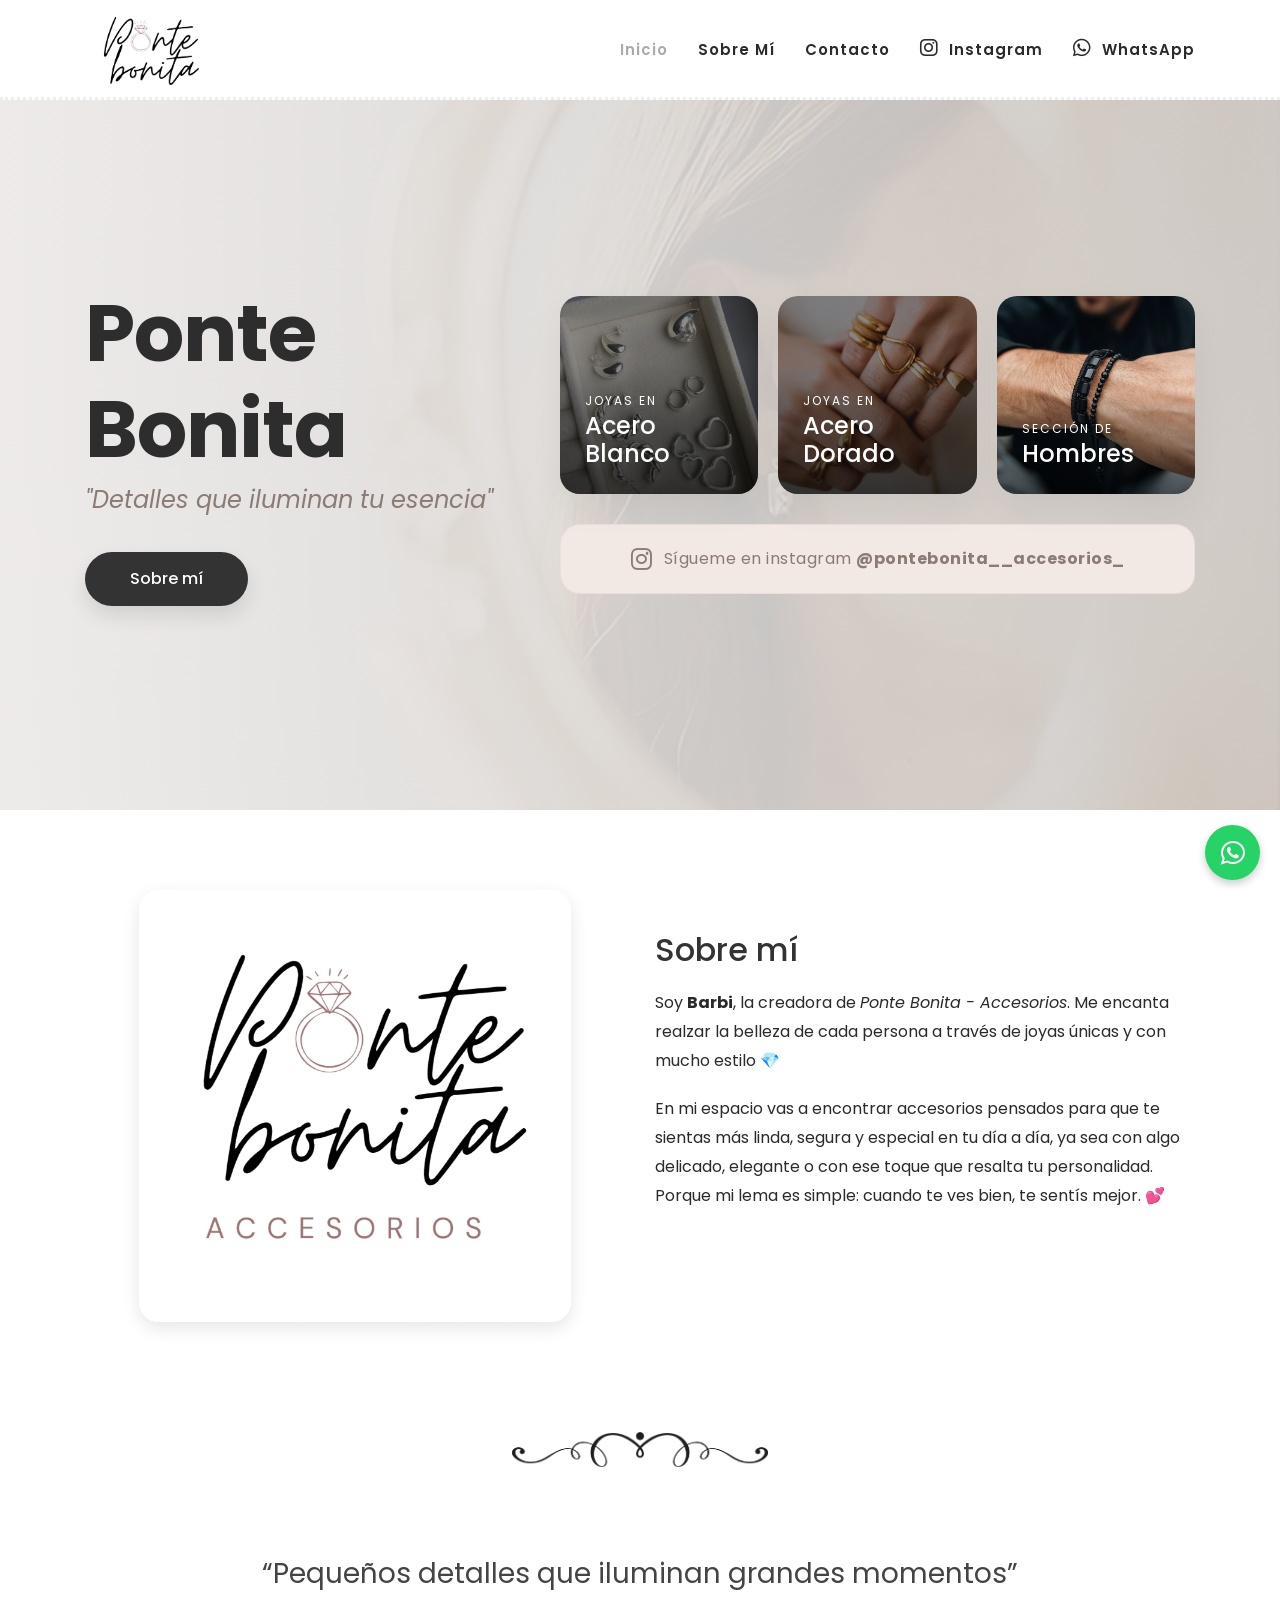
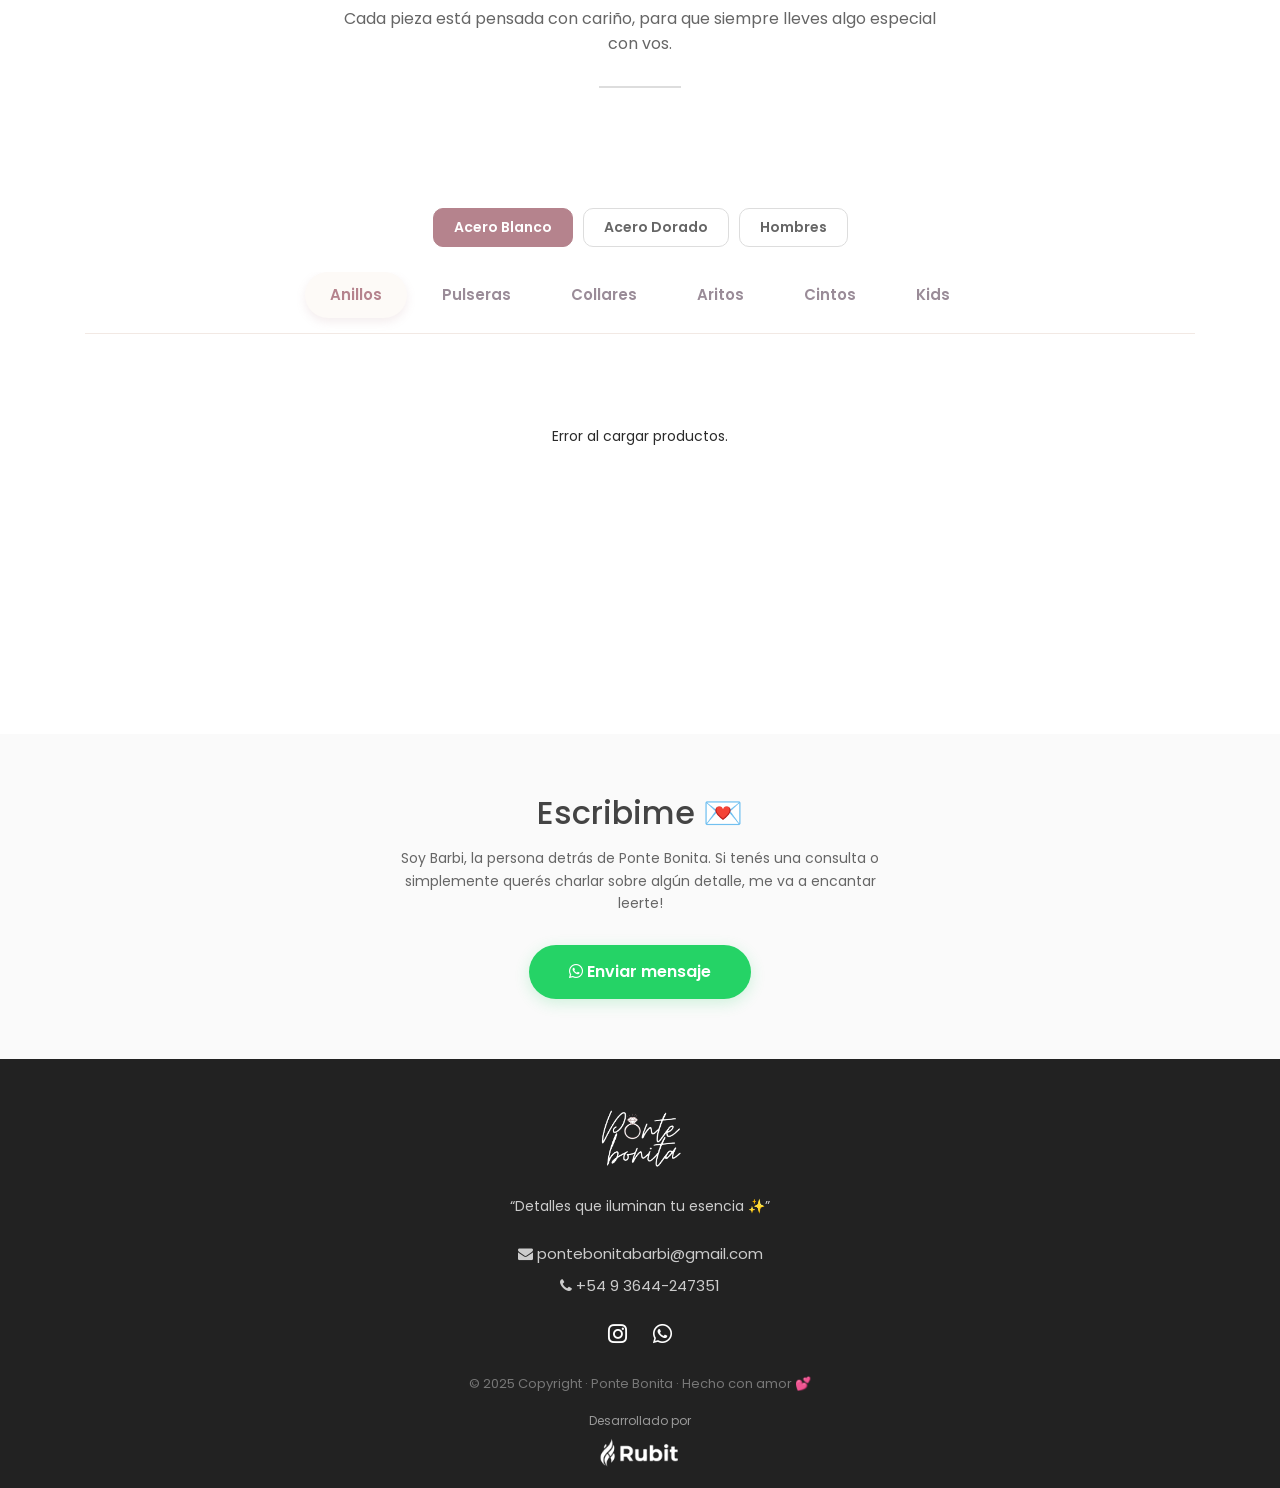
==== commit 58fc6bf3: "Update index.html" ====
--- a/index.html
+++ b/index.html
@@ -772,41 +772,63 @@
 let tipoActual = 'Acero Blanco'; 
 let categoriaActual = 'Anillos'; 
 
-// Función para los cuadros de arriba (Hero)
+// Función para los cuadros de arriba (Hero) - Al hacer clic en las fotos cuadradas
 function abrirGaleria(tipo) {
-    // Definimos el material según el clic
     if(tipo === 'blanco') tipoActual = 'Acero Blanco';
     else if(tipo === 'dorado') tipoActual = 'Acero Dorado';
     else if(tipo === 'hombres') tipoActual = 'Hombres';
     
-    // Sincronizar botones visuales del catálogo
     actualizarBotonesMaterial();
 
-    // Scroll suave hasta el catálogo
+    // SCROLL corregido
     const seccionCatalogo = document.getElementById('pb-catalogo');
-    window.scrollTo({ top: seccionCatalogo.offsetTop - 100, behavior: 'smooth' });
-
-    // Forzamos que muestre 'Anillos' al entrar desde arriba
-    const primerTab = document.querySelector('.pb-tab-btn');
-    filtrarCategoria('Anillos', primerTab);
-}
-
-// Cambiar material desde los botones del catálogo
+    if(seccionCatalogo) {
+        window.scrollTo({ 
+            top: seccionCatalogo.offsetTop - 80, 
+            behavior: 'smooth' 
+        });
+    }
+
+    // Lógica de carga
+    if(tipoActual === 'Hombres') {
+        filtrarCategoria('Todos', null);
+    } else {
+        const primerTab = document.querySelector('.pb-tab-btn');
+        filtrarCategoria('Anillos', primerTab);
+    }
+}
+
+// Función para los botones redondos del catálogo
 function cambiarMaterial(nuevoMaterial) {
     tipoActual = nuevoMaterial;
     actualizarBotonesMaterial();
     
-    // Recargar la categoría actual con el nuevo material
-    const tabActivo = document.querySelector('.pb-tab-btn.active');
-    filtrarCategoria(categoriaActual, tabActivo);
+    if(tipoActual === 'Hombres') {
+        filtrarCategoria('Todos', null);
+    } else {
+        // Al volver a aceros, activamos la primera categoría por defecto
+        const primerTab = document.querySelector('.pb-tab-btn');
+        filtrarCategoria('Anillos', primerTab);
+    }
 }
 
 function actualizarBotonesMaterial() {
+    // 1. Manejo de estados de botones de material
     document.querySelectorAll('.pb-material-btn').forEach(btn => btn.classList.remove('active'));
     
-    if(tipoActual === 'Acero Blanco') document.getElementById('btn-blanco').classList.add('active');
-    else if(tipoActual === 'Acero Dorado') document.getElementById('btn-dorado').classList.add('active');
-    else if(tipoActual === 'Hombres') document.getElementById('btn-hombres').classList.add('active');
+    // 2. Corregido: Referencia al contenedor de pestañas
+    const contenedorCategorias = document.querySelector('.pb-tabs-wrapper');
+
+    if(tipoActual === 'Acero Blanco') {
+        document.getElementById('btn-blanco').classList.add('active');
+        if(contenedorCategorias) contenedorCategorias.style.display = 'block';
+    } else if(tipoActual === 'Acero Dorado') {
+        document.getElementById('btn-dorado').classList.add('active');
+        if(contenedorCategorias) contenedorCategorias.style.display = 'block';
+    } else if(tipoActual === 'Hombres') {
+        document.getElementById('btn-hombres').classList.add('active');
+        if(contenedorCategorias) contenedorCategorias.style.display = 'none'; // Escondemos las pestañas en hombres
+    }
 }
 
 async function filtrarCategoria(categoria, elemento) {
@@ -817,6 +839,8 @@
     if(elemento) elemento.classList.add('active');
 
     const contenedor = document.getElementById("pb-grid-productos");
+    if(!contenedor) return;
+
     contenedor.style.opacity = "0.3";
     contenedor.innerHTML = '<div style="grid-column: 1/-1; text-align:center; padding:50px;"><i class="fa fa-spinner fa-spin"></i> Cargando...</div>';
 
@@ -832,14 +856,21 @@
                 const res = await fetch(file.download_url);
                 const text = await res.text();
                 
+                // Extraer datos con Regex
                 const title = text.match(/title:\s*"(.*)"|title:\s*(.*)/)?.[1] || text.match(/title:\s*(.*)/)?.[1];
                 const price = text.match(/price:\s*(.*)/)?.[1];
-                const image = text.match(/image:\s*(.*)/)?.[1];
-                const section = text.match(/section:\s*(.*)/)?.[1];
-                const category = text.match(/category:\s*(.*)/)?.[1];
-
-                // Filtramos por Material (tipoActual) y Categoría
-                if (section?.trim() === tipoActual && category?.trim() === categoria) {
+                const image = text.match(/image:\s*"(.*)"|image:\s*(.*)/)?.[1] || text.match(/image:\s*(.*)/)?.[1];
+                const section = text.match(/section:\s*"(.*)"|section:\s*(.*)/)?.[1] || text.match(/section:\s*(.*)/)?.[1];
+                const category = text.match(/category:\s*"(.*)"|category:\s*(.*)/)?.[1] || text.match(/category:\s*(.*)/)?.[1];
+
+                const secLimpia = section?.replace(/"/g, '').trim();
+                const catLimpia = category?.replace(/"/g, '').trim();
+
+                // Lógica de filtrado
+                const coincideSeccion = secLimpia === tipoActual;
+                const coincideCategoria = (tipoActual === 'Hombres') || (catLimpia === categoria);
+
+                if (coincideSeccion && coincideCategoria) {
                     count++;
                     html += `
                         <div class="pb-card-joya">
@@ -854,12 +885,17 @@
                 }
             }
         }
-        contenedor.innerHTML = count === 0 ? `<p style="grid-column: 1/-1; text-align:center; padding:50px;">No hay productos en esta sección todavía.</p>` : html;
+        contenedor.innerHTML = count === 0 ? `<p style="grid-column: 1/-1; text-align:center; padding:50px;">No hay productos aquí todavía.</p>` : html;
     } catch (e) {
-        contenedor.innerHTML = `<p style="grid-column: 1/-1; text-align:center; padding:50px;">Error de conexión.</p>`;
+        contenedor.innerHTML = `<p style="grid-column: 1/-1; text-align:center; padding:50px;">Error al cargar productos.</p>`;
     }
     contenedor.style.opacity = "1";
 }
+
+// Carga inicial
+document.addEventListener('DOMContentLoaded', () => {
+    filtrarCategoria('Anillos', document.querySelector('.pb-tab-btn'));
+});
 </script>
 
 
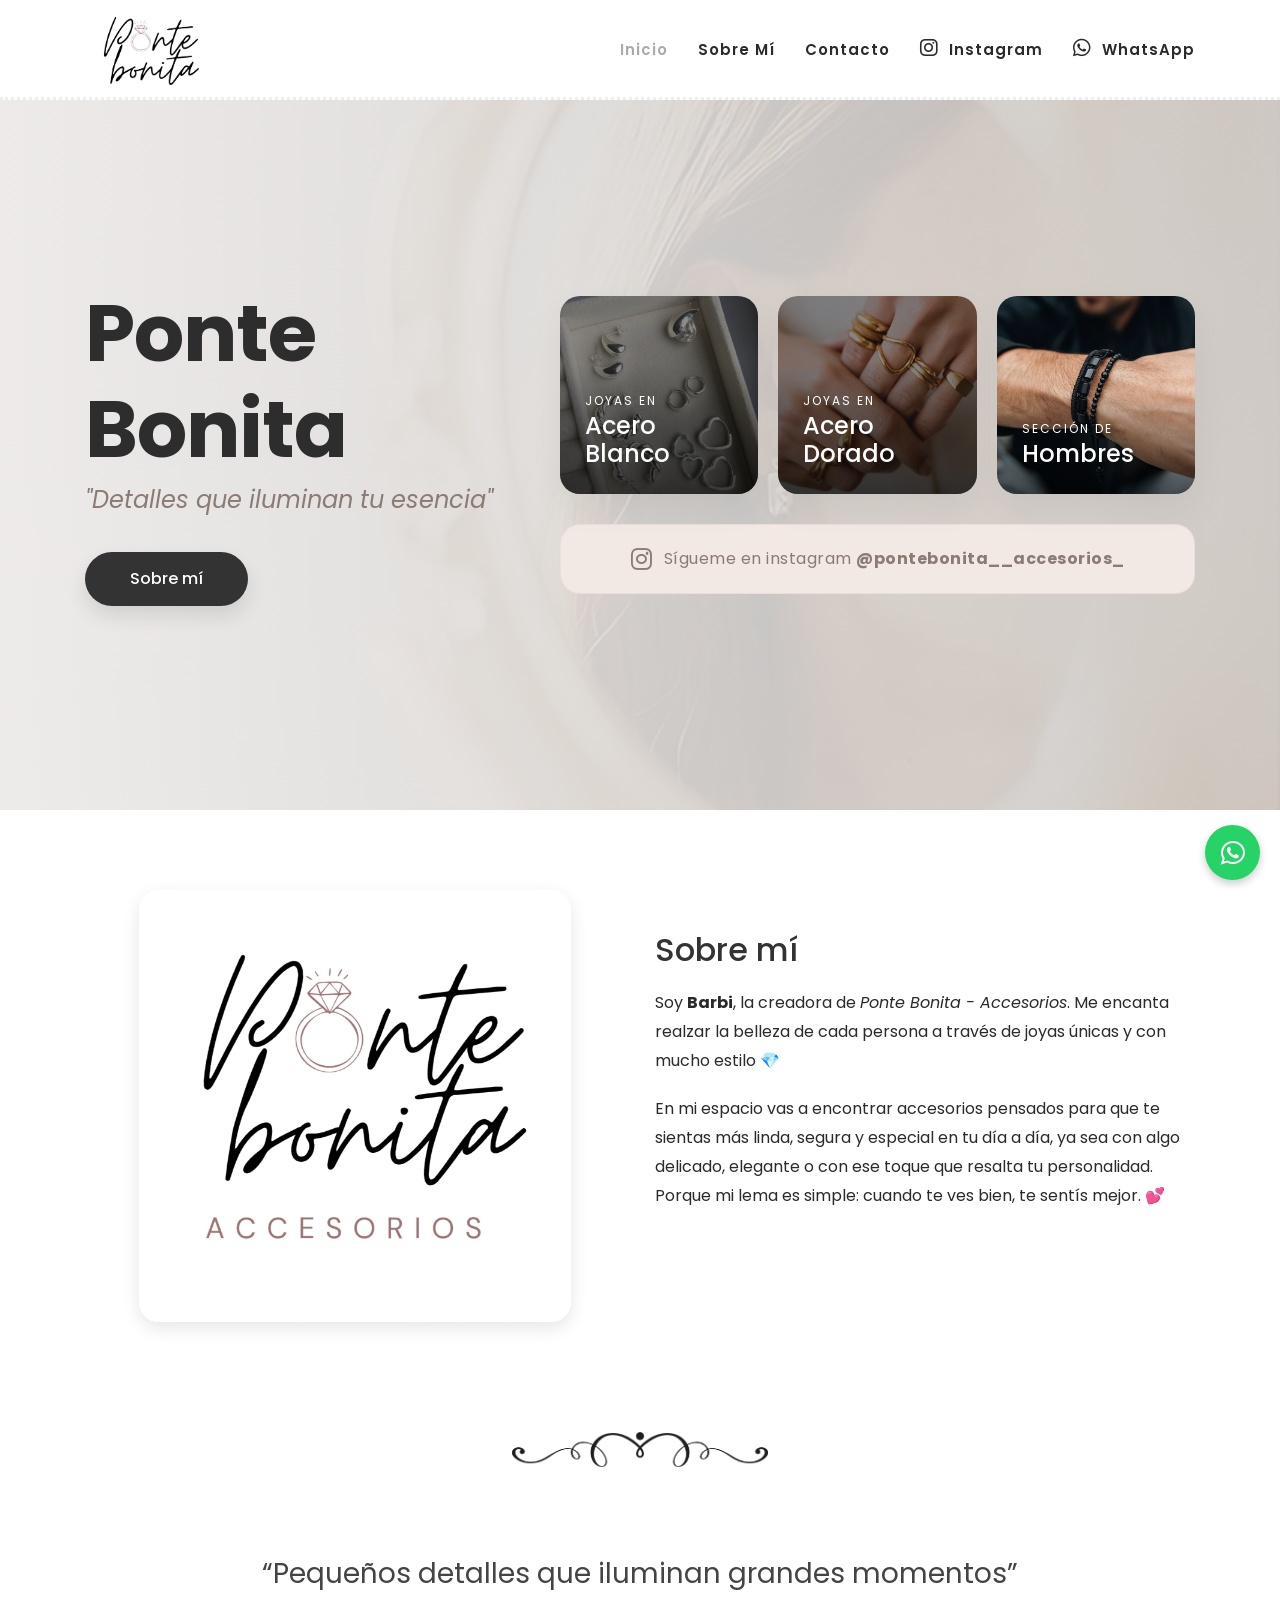
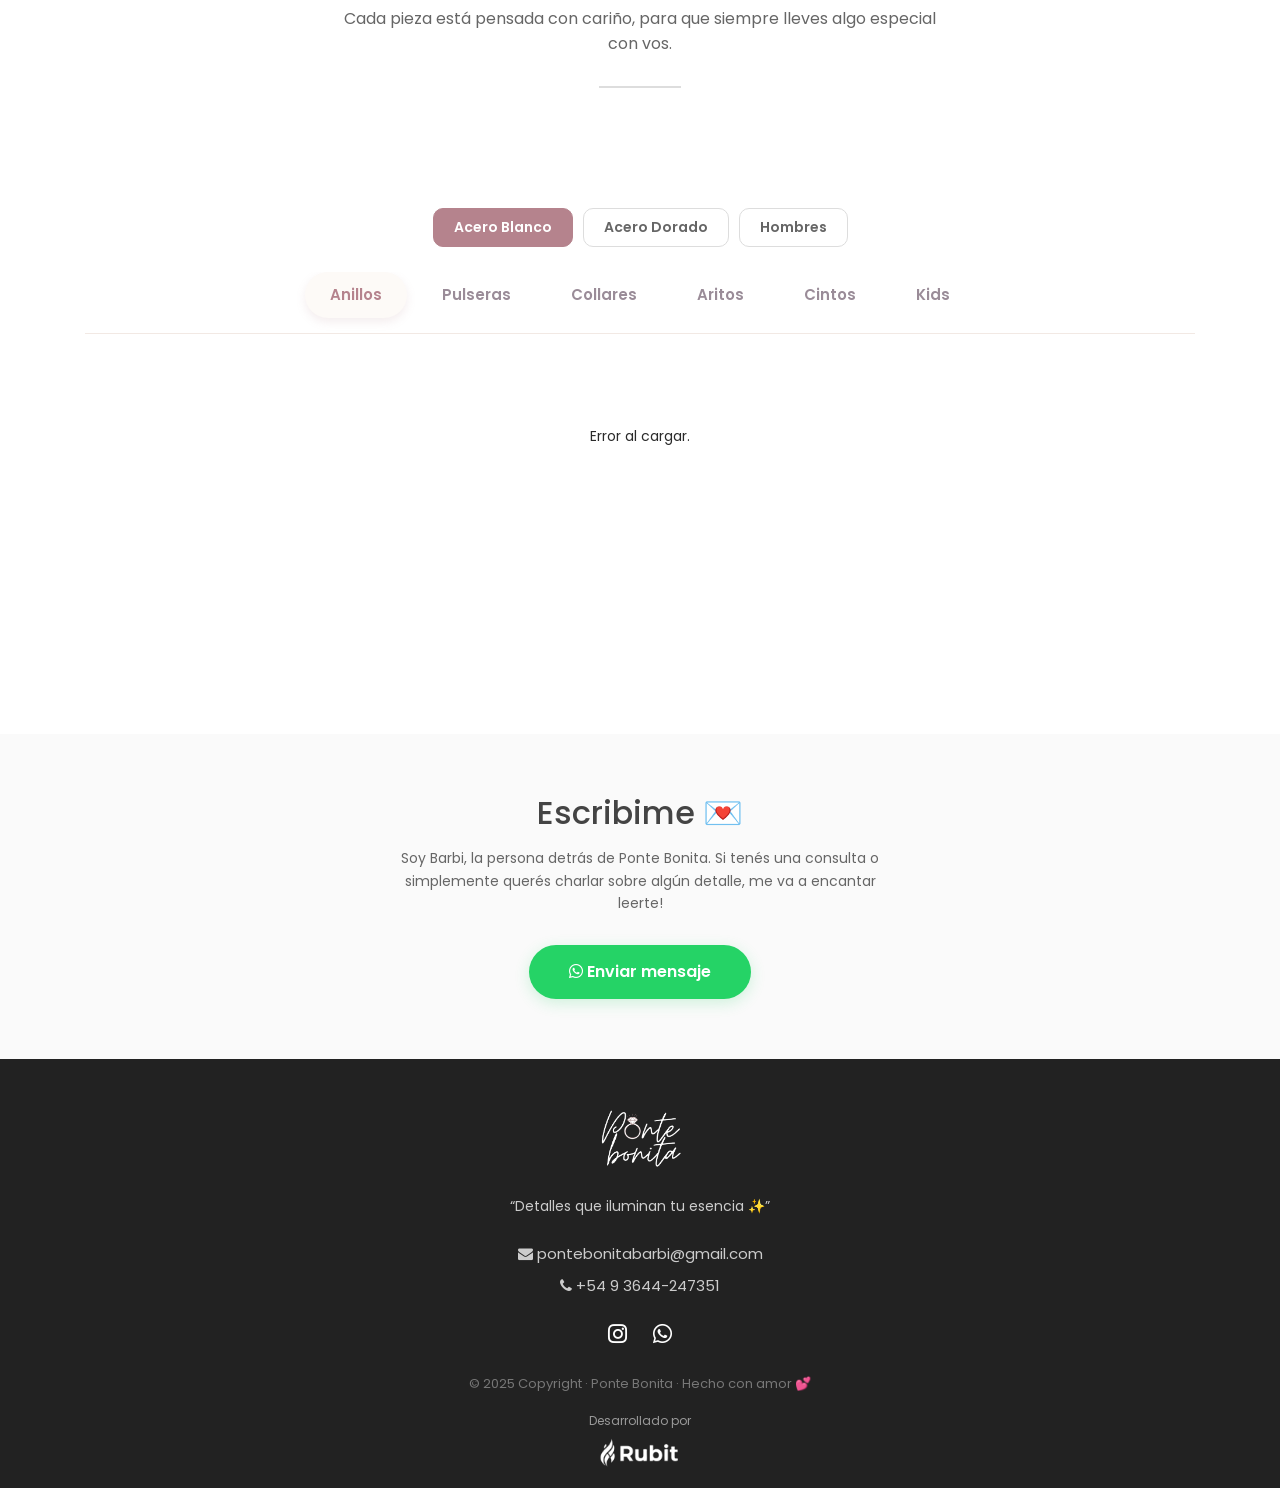
==== commit 107efed5: "Update index.html" ====
--- a/index.html
+++ b/index.html
@@ -772,7 +772,6 @@
 let tipoActual = 'Acero Blanco'; 
 let categoriaActual = 'Anillos'; 
 
-// Función para los cuadros de arriba (Hero) - Al hacer clic en las fotos cuadradas
 function abrirGaleria(tipo) {
     if(tipo === 'blanco') tipoActual = 'Acero Blanco';
     else if(tipo === 'dorado') tipoActual = 'Acero Dorado';
@@ -780,60 +779,49 @@
     
     actualizarBotonesMaterial();
 
-    // SCROLL corregido
     const seccionCatalogo = document.getElementById('pb-catalogo');
     if(seccionCatalogo) {
-        window.scrollTo({ 
-            top: seccionCatalogo.offsetTop - 80, 
-            behavior: 'smooth' 
-        });
-    }
-
-    // Lógica de carga
+        window.scrollTo({ top: seccionCatalogo.offsetTop - 80, behavior: 'smooth' });
+    }
+
     if(tipoActual === 'Hombres') {
-        filtrarCategoria('Todos', null);
+        filtrarCategoria('Todo Hombres', null);
     } else {
         const primerTab = document.querySelector('.pb-tab-btn');
         filtrarCategoria('Anillos', primerTab);
     }
 }
 
-// Función para los botones redondos del catálogo
 function cambiarMaterial(nuevoMaterial) {
     tipoActual = nuevoMaterial;
     actualizarBotonesMaterial();
     
     if(tipoActual === 'Hombres') {
-        filtrarCategoria('Todos', null);
+        filtrarCategoria('Todo Hombres', null);
     } else {
-        // Al volver a aceros, activamos la primera categoría por defecto
         const primerTab = document.querySelector('.pb-tab-btn');
         filtrarCategoria('Anillos', primerTab);
     }
 }
 
 function actualizarBotonesMaterial() {
-    // 1. Manejo de estados de botones de material
     document.querySelectorAll('.pb-material-btn').forEach(btn => btn.classList.remove('active'));
-    
-    // 2. Corregido: Referencia al contenedor de pestañas
-    const contenedorCategorias = document.querySelector('.pb-tabs-wrapper');
+    const contenedorTabs = document.querySelector('.pb-tabs-wrapper');
 
     if(tipoActual === 'Acero Blanco') {
         document.getElementById('btn-blanco').classList.add('active');
-        if(contenedorCategorias) contenedorCategorias.style.display = 'block';
+        if(contenedorTabs) contenedorTabs.style.display = 'block';
     } else if(tipoActual === 'Acero Dorado') {
         document.getElementById('btn-dorado').classList.add('active');
-        if(contenedorCategorias) contenedorCategorias.style.display = 'block';
+        if(contenedorTabs) contenedorTabs.style.display = 'block';
     } else if(tipoActual === 'Hombres') {
         document.getElementById('btn-hombres').classList.add('active');
-        if(contenedorCategorias) contenedorCategorias.style.display = 'none'; // Escondemos las pestañas en hombres
+        if(contenedorTabs) contenedorTabs.style.display = 'none';
     }
 }
 
 async function filtrarCategoria(categoria, elemento) {
     categoriaActual = categoria; 
-    
     const botones = document.querySelectorAll('.pb-tab-btn');
     botones.forEach(btn => btn.classList.remove('active'));
     if(elemento) elemento.classList.add('active');
@@ -856,19 +844,21 @@
                 const res = await fetch(file.download_url);
                 const text = await res.text();
                 
-                // Extraer datos con Regex
                 const title = text.match(/title:\s*"(.*)"|title:\s*(.*)/)?.[1] || text.match(/title:\s*(.*)/)?.[1];
                 const price = text.match(/price:\s*(.*)/)?.[1];
                 const image = text.match(/image:\s*"(.*)"|image:\s*(.*)/)?.[1] || text.match(/image:\s*(.*)/)?.[1];
                 const section = text.match(/section:\s*"(.*)"|section:\s*(.*)/)?.[1] || text.match(/section:\s*(.*)/)?.[1];
-                const category = text.match(/category:\s*"(.*)"|category:\s*(.*)/)?.[1] || text.match(/category:\s*(.*)/)?.[1];
+                
+                // Lógica para detectar cualquier categoría guardada
+                const catMujer = text.match(/category_mujer:\s*"(.*)"|category_mujer:\s*(.*)/)?.[1] || text.match(/category_mujer:\s*(.*)/)?.[1];
+                const catHombre = text.match(/category_hombre:\s*"(.*)"|category_hombre:\s*(.*)/)?.[1] || text.match(/category_hombre:\s*(.*)/)?.[1];
+                const catVieja = text.match(/category:\s*"(.*)"|category:\s*(.*)/)?.[1]; // Por si quedaron productos viejos
 
                 const secLimpia = section?.replace(/"/g, '').trim();
-                const catLimpia = category?.replace(/"/g, '').trim();
-
-                // Lógica de filtrado
+                const catFinal = (catMujer || catHombre || catVieja)?.replace(/"/g, '').trim();
+
                 const coincideSeccion = secLimpia === tipoActual;
-                const coincideCategoria = (tipoActual === 'Hombres') || (catLimpia === categoria);
+                const coincideCategoria = (tipoActual === 'Hombres') || (catFinal === categoria);
 
                 if (coincideSeccion && coincideCategoria) {
                     count++;
@@ -887,12 +877,11 @@
         }
         contenedor.innerHTML = count === 0 ? `<p style="grid-column: 1/-1; text-align:center; padding:50px;">No hay productos aquí todavía.</p>` : html;
     } catch (e) {
-        contenedor.innerHTML = `<p style="grid-column: 1/-1; text-align:center; padding:50px;">Error al cargar productos.</p>`;
+        contenedor.innerHTML = `<p style="grid-column: 1/-1; text-align:center; padding:50px;">Error al cargar.</p>`;
     }
     contenedor.style.opacity = "1";
 }
 
-// Carga inicial
 document.addEventListener('DOMContentLoaded', () => {
     filtrarCategoria('Anillos', document.querySelector('.pb-tab-btn'));
 });
